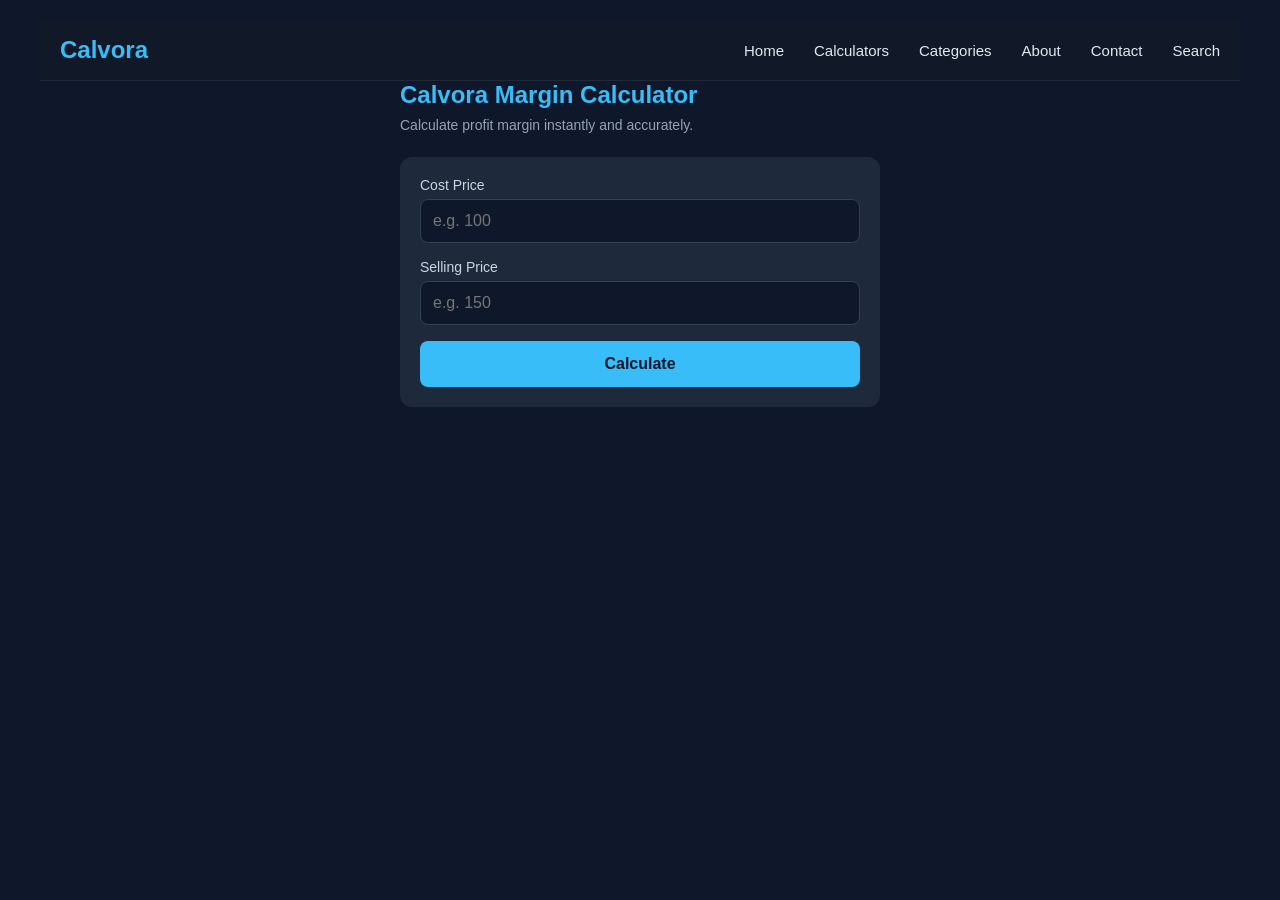
==== index.html @ edf12c50 "Remove inline calculate function and link external script" ====
<!DOCTYPE html>
<html lang="en">
<head>
<meta charset="UTF-8">
<meta name="viewport" content="width=device-width, initial-scale=1.0">
<title>Calvora – Free Online Margin Calculator</title>
<meta name="description" content="Free online margin calculator to calculate profit, margin percentage, and markup instantly. Fast, accurate, and easy to use.">
 <link rel="stylesheet" href="assets/css/style.css">
<style>
  * { margin:0; padding:0; box-sizing:border-box; }
  body {
    font-family: -apple-system, Segoe UI, Roboto, sans-serif;
    background: #0f172a;
    color: #e2e8f0;
    padding: 20px;
  }
  .container {
    max-width: 480px;
    margin: 0 auto;
  }
  h1 {
    font-size: 24px;
    margin-bottom: 8px;
    color: #38bdf8;
  }
  p.sub {
    color: #94a3b8;
    margin-bottom: 24px;
    font-size: 14px;
  }
  .card {
    background: #1e293b;
    border-radius: 12px;
    padding: 20px;
    margin-bottom: 16px;
  }
  label {
    display: block;
    font-size: 14px;
    margin-bottom: 6px;
    color: #cbd5e1;
  }
  input {
    width: 100%;
    padding: 12px;
    border-radius: 8px;
    border: 1px solid #334155;
    background: #0f172a;
    color: #fff;
    font-size: 16px;
    margin-bottom: 16px;
  }
  button {
    width: 100%;
    padding: 14px;
    border: none;
    border-radius: 8px;
    background: #38bdf8;
    color: #0f172a;
    font-size: 16px;
    font-weight: bold;
  }
  .result {
    margin-top: 16px;
    padding: 16px;
    background: #0f172a;
    border-radius: 8px;
    display: none;
  }
  .result.show { display: block; }
  .row {
    display: flex;
    justify-content: space-between;
    padding: 6px 0;
    font-size: 15px;
  }
.row span:last-child {
  font-weight: bold;
   }
</style>
</head>
<body>
<header id="site-header">

  <div class="logo">
    <a href="/">Calvora</a>
  </div>

  <nav class="main-nav">
    <a href="/">Home</a>

    <a href="/calculators/">Calculators</a>

    <a href="/categories/">Categories</a>

    <a href="/pages/about.html">About</a>

    <a href="/pages/contact.html">Contact</a>

    <a href="/search.html">Search</a>
  </nav>

</header>

<main>
<div class="container">
  <h1>Calvora Margin Calculator</h1>
<p class="sub">Calculate profit margin instantly and accurately.</p>

  <div class="card">
    <label>Cost Price</label>
   <input type="number" id="cost" placeholder="e.g. 100">

    <label>Selling Price</label>
    <input type="number" id="price" placeholder="e.g. 150">
    <button onclick="calculate()">Calculate</button>

    <div class="result" id="result">
      <div class="row"><span>Profit</span><span id="profit" class="value">-</span></div>
<div class="row"><span>Margin %</span><span id="margin" class="value">-</span></div>
<div class="row"><span>Markup %</span><span id="markup" class="value">-</span></div>
    </div>
  </div>
</div>

</main>

<script src="assets/js/script.js"></script>
</body>
  </html>
---- assets/css/style.css ----
/* Calvora Global Styles */

* {
  margin: 0;
  padding: 0;
  box-sizing: border-box;
}

body {
  margin: 0;
  font-family: -apple-system, BlinkMacSystemFont, "Segoe UI", Roboto, sans-serif;
  background: #0f172a;
  color: #e2e8f0;
}

#site-header {
  display: flex;
  justify-content: space-between;
  align-items: center;
  max-width: 1200px;
  margin: 0 auto;
  padding: 16px 20px;
  background: #111827;
  border-bottom: 1px solid #1f2937;
}

.logo a {
  color: #38bdf8;
  text-decoration: none;
  font-size: 24px;
  font-weight: 700;
}

.main-nav {
  display: flex;
  align-items: center;
  gap: 30px;
}

.main-nav a {
  color: #e2e8f0;
  text-decoration: none;
  font-size: 15px;
  font-weight: 500;
  transition: color 0.3s ease;
}

.main-nav a:hover {
  color: #0ea5e9;
}
.value.profit {
  color: #22c55e;
}

.value.loss {
  color: #ef4444;
}

.value.neutral {
  color: #94a3b8;
}
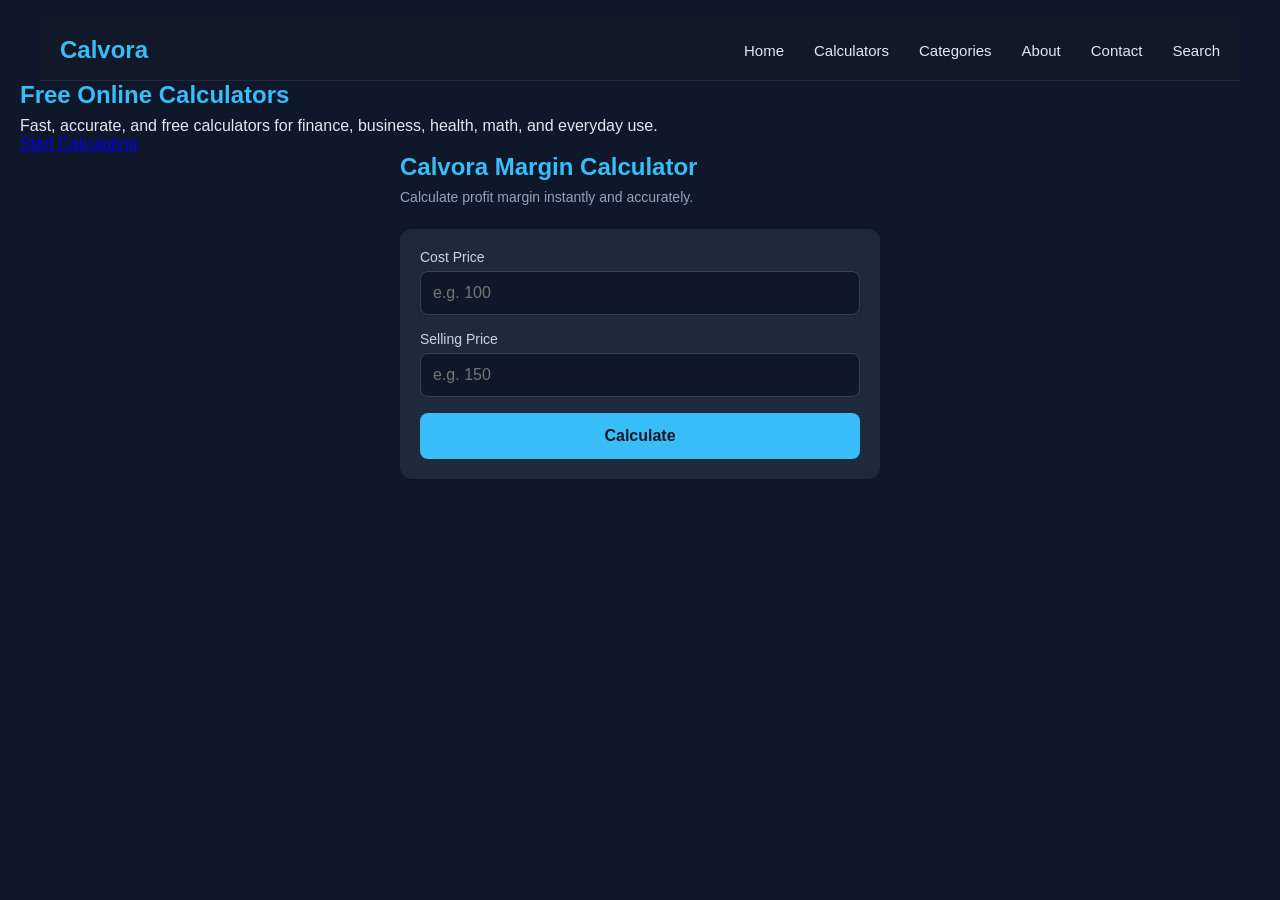
==== commit 0318ce02: "Update index.html" ====
--- a/index.html
+++ b/index.html
@@ -6,78 +6,6 @@
 <title>Calvora – Free Online Margin Calculator</title>
 <meta name="description" content="Free online margin calculator to calculate profit, margin percentage, and markup instantly. Fast, accurate, and easy to use.">
  <link rel="stylesheet" href="assets/css/style.css">
-<style>
-  * { margin:0; padding:0; box-sizing:border-box; }
-  body {
-    font-family: -apple-system, Segoe UI, Roboto, sans-serif;
-    background: #0f172a;
-    color: #e2e8f0;
-    padding: 20px;
-  }
-  .container {
-    max-width: 480px;
-    margin: 0 auto;
-  }
-  h1 {
-    font-size: 24px;
-    margin-bottom: 8px;
-    color: #38bdf8;
-  }
-  p.sub {
-    color: #94a3b8;
-    margin-bottom: 24px;
-    font-size: 14px;
-  }
-  .card {
-    background: #1e293b;
-    border-radius: 12px;
-    padding: 20px;
-    margin-bottom: 16px;
-  }
-  label {
-    display: block;
-    font-size: 14px;
-    margin-bottom: 6px;
-    color: #cbd5e1;
-  }
-  input {
-    width: 100%;
-    padding: 12px;
-    border-radius: 8px;
-    border: 1px solid #334155;
-    background: #0f172a;
-    color: #fff;
-    font-size: 16px;
-    margin-bottom: 16px;
-  }
-  button {
-    width: 100%;
-    padding: 14px;
-    border: none;
-    border-radius: 8px;
-    background: #38bdf8;
-    color: #0f172a;
-    font-size: 16px;
-    font-weight: bold;
-  }
-  .result {
-    margin-top: 16px;
-    padding: 16px;
-    background: #0f172a;
-    border-radius: 8px;
-    display: none;
-  }
-  .result.show { display: block; }
-  .row {
-    display: flex;
-    justify-content: space-between;
-    padding: 6px 0;
-    font-size: 15px;
-  }
-.row span:last-child {
-  font-weight: bold;
-   }
-</style>
 </head>
 <body>
 <header id="site-header">
@@ -101,6 +29,24 @@
   </nav>
 
 </header>
+
+<section class="hero">
+
+  <div class="hero-content">
+
+    <h1>Free Online Calculators</h1>
+
+    <p>
+      Fast, accurate, and free calculators for finance, business, health, math, and everyday use.
+    </p>
+
+    <a href="/calculators/" class="hero-btn">
+      Start Calculating
+    </a>
+
+  </div>
+
+</section>
 
 <main>
 <div class="container">
--- a/assets/css/style.css
+++ b/assets/css/style.css
@@ -8,10 +8,13 @@
 
 body {
   margin: 0;
+  padding: 20px;
   font-family: -apple-system, BlinkMacSystemFont, "Segoe UI", Roboto, sans-serif;
   background: #0f172a;
   color: #e2e8f0;
 }
+
+/* Header */
 
 #site-header {
   display: flex;
@@ -48,6 +51,88 @@
 .main-nav a:hover {
   color: #0ea5e9;
 }
+
+/* Calculator */
+
+.container {
+  max-width: 480px;
+  margin: 0 auto;
+}
+
+h1 {
+  font-size: 24px;
+  margin-bottom: 8px;
+  color: #38bdf8;
+}
+
+p.sub {
+  color: #94a3b8;
+  margin-bottom: 24px;
+  font-size: 14px;
+}
+
+.card {
+  background: #1e293b;
+  border-radius: 12px;
+  padding: 20px;
+  margin-bottom: 16px;
+}
+
+label {
+  display: block;
+  font-size: 14px;
+  margin-bottom: 6px;
+  color: #cbd5e1;
+}
+
+input {
+  width: 100%;
+  padding: 12px;
+  border-radius: 8px;
+  border: 1px solid #334155;
+  background: #0f172a;
+  color: #fff;
+  font-size: 16px;
+  margin-bottom: 16px;
+}
+
+button {
+  width: 100%;
+  padding: 14px;
+  border: none;
+  border-radius: 8px;
+  background: #38bdf8;
+  color: #0f172a;
+  font-size: 16px;
+  font-weight: bold;
+  cursor: pointer;
+}
+
+.result {
+  margin-top: 16px;
+  padding: 16px;
+  background: #0f172a;
+  border-radius: 8px;
+  display: none;
+}
+
+.result.show {
+  display: block;
+}
+
+.row {
+  display: flex;
+  justify-content: space-between;
+  padding: 6px 0;
+  font-size: 15px;
+}
+
+.row span:last-child {
+  font-weight: bold;
+}
+
+/* Profit / Loss Colors */
+
 .value.profit {
   color: #22c55e;
 }
@@ -58,4 +143,4 @@
 
 .value.neutral {
   color: #94a3b8;
-}
+}
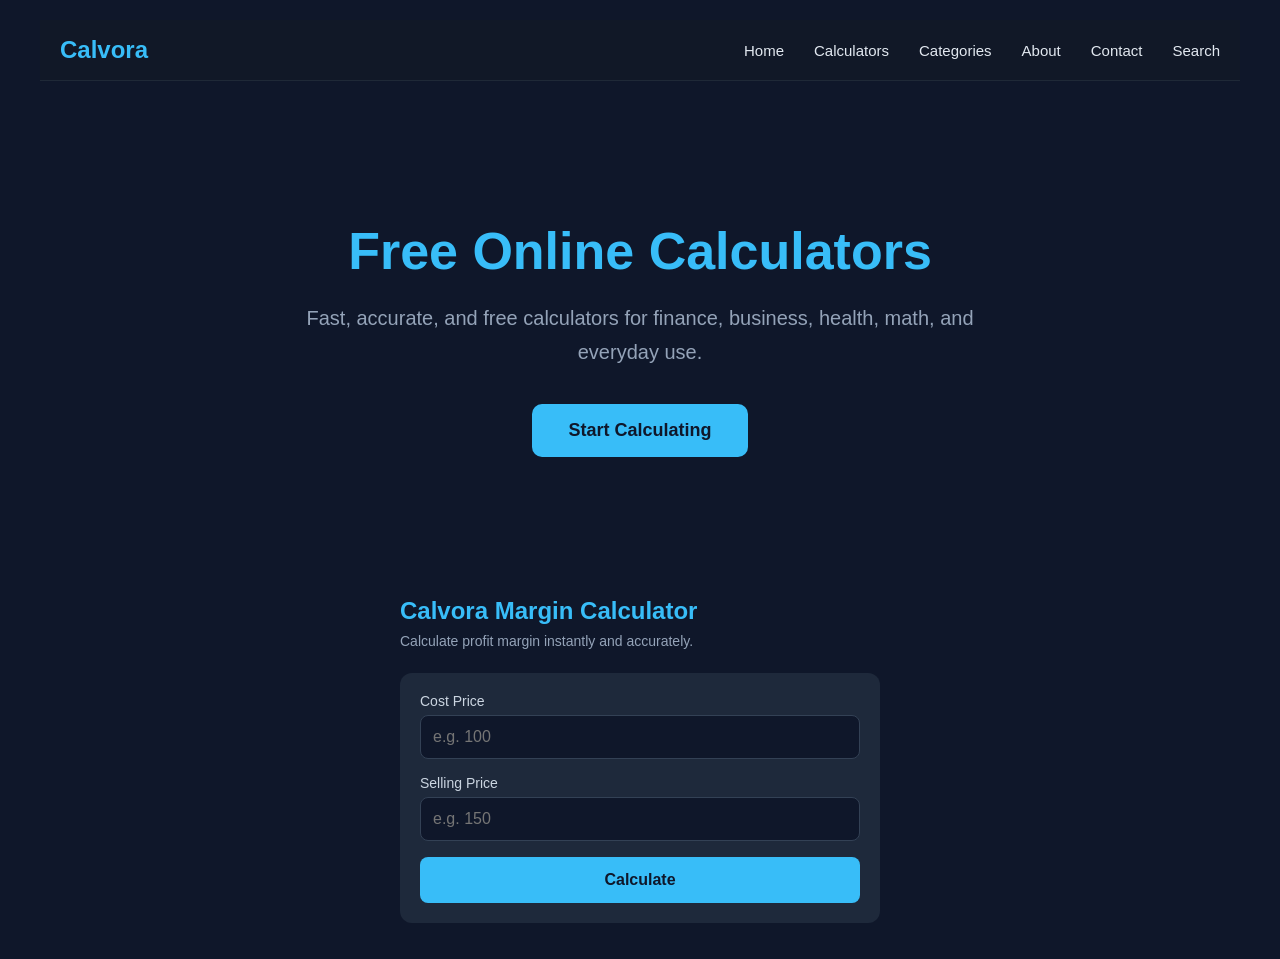
==== commit 5da9f233: "Update index.html" ====
--- a/index.html
+++ b/index.html
@@ -72,5 +72,6 @@
 </main>
 
 <script src="assets/js/script.js"></script>
+<!-- deployment refresh -->
 </body>
   </html>
--- a/assets/css/style.css
+++ b/assets/css/style.css
@@ -143,4 +143,46 @@
 
 .value.neutral {
   color: #94a3b8;
+}
+/* ===========================
+   Hero Section
+=========================== */
+
+.hero {
+  max-width: 1200px;
+  margin: 60px auto;
+  padding: 80px 20px;
+  text-align: center;
+}
+
+.hero-content h1 {
+  font-size: 52px;
+  font-weight: 700;
+  color: #38bdf8;
+  margin-bottom: 20px;
+}
+
+.hero-content p {
+  max-width: 700px;
+  margin: 0 auto 35px;
+  font-size: 20px;
+  line-height: 1.7;
+  color: #94a3b8;
+}
+
+.hero-btn {
+  display: inline-block;
+  padding: 16px 36px;
+  background: #38bdf8;
+  color: #0f172a;
+  text-decoration: none;
+  font-size: 18px;
+  font-weight: 700;
+  border-radius: 10px;
+  transition: all 0.3s ease;
+}
+
+.hero-btn:hover {
+  background: #0ea5e9;
+  transform: translateY(-2px);
 }
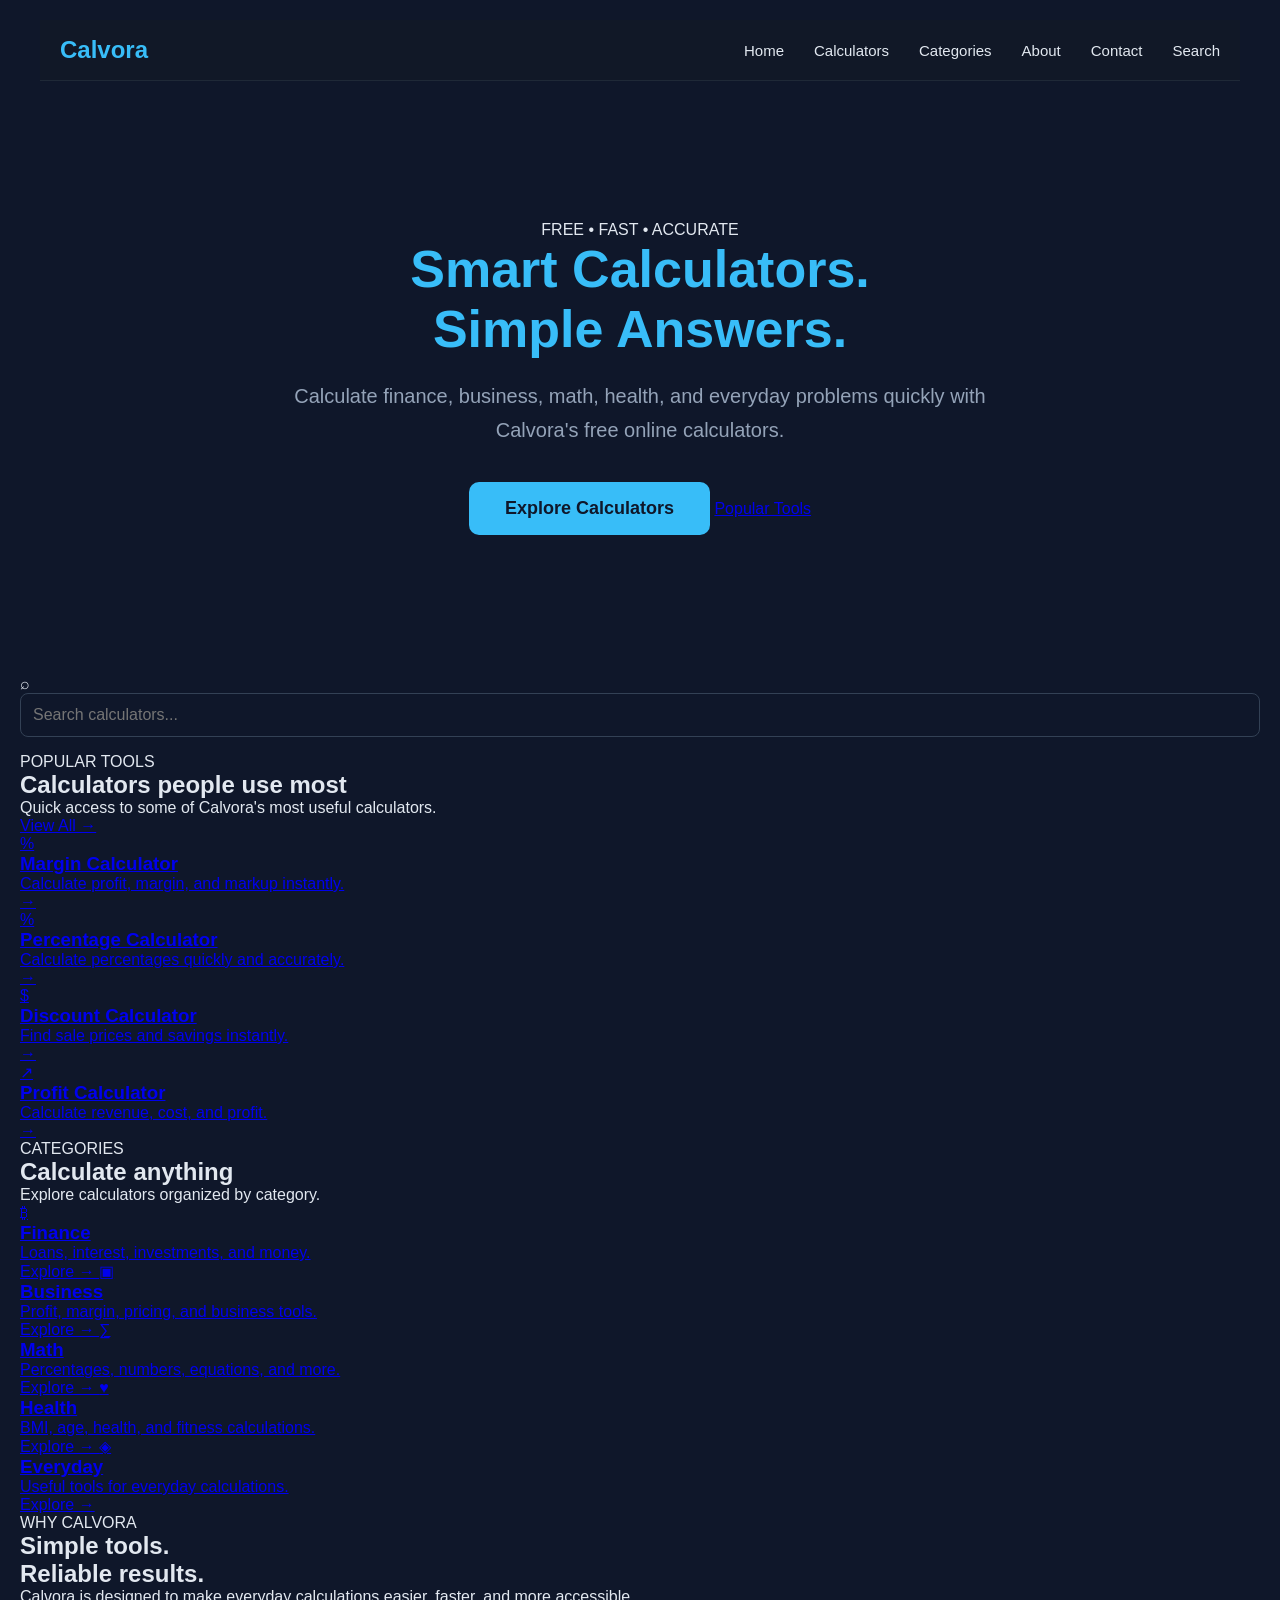
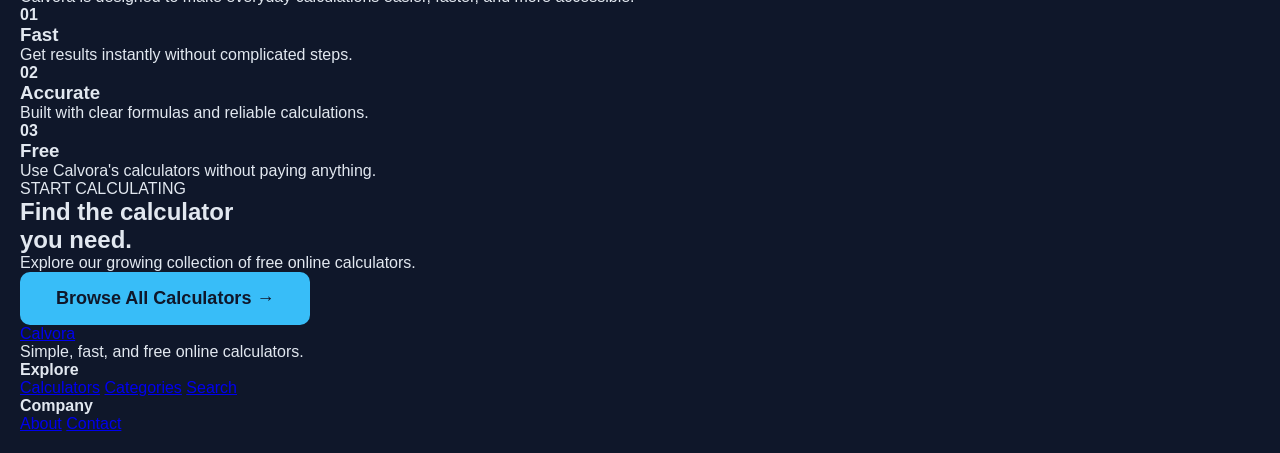
==== commit 3a80d52f: "Update index.html" ====
--- a/index.html
+++ b/index.html
@@ -1,77 +1,471 @@
 <!DOCTYPE html>
 <html lang="en">
 <head>
-<meta charset="UTF-8">
-<meta name="viewport" content="width=device-width, initial-scale=1.0">
-<title>Calvora – Free Online Margin Calculator</title>
-<meta name="description" content="Free online margin calculator to calculate profit, margin percentage, and markup instantly. Fast, accurate, and easy to use.">
- <link rel="stylesheet" href="assets/css/style.css">
+  <meta charset="UTF-8">
+  <meta name="viewport" content="width=device-width, initial-scale=1.0">
+
+  <title>Calvora – Free Online Calculators</title>
+
+  <meta name="description" content="Calvora provides fast, accurate, and free online calculators for finance, business, math, health, and everyday calculations.">
+
+  <link rel="stylesheet" href="assets/css/style.css">
 </head>
+
 <body>
+
 <header id="site-header">
 
   <div class="logo">
-    <a href="/">Calvora</a>
+    <a href="./">Calvora</a>
   </div>
 
   <nav class="main-nav">
-    <a href="/">Home</a>
-
-    <a href="/calculators/">Calculators</a>
-
-    <a href="/categories/">Categories</a>
-
-    <a href="/pages/about.html">About</a>
-
-    <a href="/pages/contact.html">Contact</a>
-
-    <a href="/search.html">Search</a>
+
+    <a href="./">Home</a>
+
+    <a href="./calculators/">Calculators</a>
+
+    <a href="./categories/">Categories</a>
+
+    <a href="./pages/about.html">About</a>
+
+    <a href="./pages/contact.html">Contact</a>
+
+    <a href="./search.html">Search</a>
+
   </nav>
 
 </header>
 
+
+<!-- =========================
+     PREMIUM HERO SECTION
+========================= -->
+
 <section class="hero">
 
   <div class="hero-content">
 
-    <h1>Free Online Calculators</h1>
+    <span class="hero-badge">
+      FREE • FAST • ACCURATE
+    </span>
+
+    <h1>
+      Smart Calculators.<br>
+      <span>Simple Answers.</span>
+    </h1>
 
     <p>
-      Fast, accurate, and free calculators for finance, business, health, math, and everyday use.
+      Calculate finance, business, math, health, and everyday problems
+      quickly with Calvora's free online calculators.
     </p>
 
-    <a href="/calculators/" class="hero-btn">
-      Start Calculating
-    </a>
-
-  </div>
-
-</section>
-
-<main>
-<div class="container">
-  <h1>Calvora Margin Calculator</h1>
-<p class="sub">Calculate profit margin instantly and accurately.</p>
-
-  <div class="card">
-    <label>Cost Price</label>
-   <input type="number" id="cost" placeholder="e.g. 100">
-
-    <label>Selling Price</label>
-    <input type="number" id="price" placeholder="e.g. 150">
-    <button onclick="calculate()">Calculate</button>
-
-    <div class="result" id="result">
-      <div class="row"><span>Profit</span><span id="profit" class="value">-</span></div>
-<div class="row"><span>Margin %</span><span id="margin" class="value">-</span></div>
-<div class="row"><span>Markup %</span><span id="markup" class="value">-</span></div>
-    </div>
-  </div>
-</div>
-
-</main>
+    <div class="hero-actions">
+
+      <a href="./calculators/" class="hero-btn">
+        Explore Calculators
+      </a>
+
+      <a href="#popular" class="hero-secondary-btn">
+        Popular Tools
+      </a>
+
+    </div>
+
+  </div>
+
+</section>
+
+
+<!-- =========================
+     CALCULATOR SEARCH
+========================= -->
+
+<section class="calculator-search">
+
+  <div class="search-box">
+
+    <span class="search-icon">⌕</span>
+
+    <input
+      type="search"
+      id="calculatorSearch"
+      placeholder="Search calculators..."
+      aria-label="Search calculators"
+    >
+
+  </div>
+
+</section>
+
+
+<!-- =========================
+     POPULAR CALCULATORS
+========================= -->
+
+<section class="section" id="popular">
+
+  <div class="section-heading">
+
+    <div>
+      <span class="section-label">POPULAR TOOLS</span>
+
+      <h2>Calculators people use most</h2>
+
+      <p>
+        Quick access to some of Calvora's most useful calculators.
+      </p>
+    </div>
+
+    <a href="./calculators/" class="view-all">
+      View All →
+    </a>
+
+  </div>
+
+
+  <div class="calculator-grid">
+
+
+    <a href="./calculators/margin/" class="calculator-card">
+
+      <div class="calculator-icon">%</div>
+
+      <div class="calculator-card-content">
+
+        <h3>Margin Calculator</h3>
+
+        <p>
+          Calculate profit, margin, and markup instantly.
+        </p>
+
+      </div>
+
+      <span class="card-arrow">→</span>
+
+    </a>
+
+
+    <a href="./calculators/percentage/" class="calculator-card">
+
+      <div class="calculator-icon">%</div>
+
+      <div class="calculator-card-content">
+
+        <h3>Percentage Calculator</h3>
+
+        <p>
+          Calculate percentages quickly and accurately.
+        </p>
+
+      </div>
+
+      <span class="card-arrow">→</span>
+
+    </a>
+
+
+    <a href="./calculators/discount/" class="calculator-card">
+
+      <div class="calculator-icon">$</div>
+
+      <div class="calculator-card-content">
+
+        <h3>Discount Calculator</h3>
+
+        <p>
+          Find sale prices and savings instantly.
+        </p>
+
+      </div>
+
+      <span class="card-arrow">→</span>
+
+    </a>
+
+
+    <a href="./calculators/profit/" class="calculator-card">
+
+      <div class="calculator-icon">↗</div>
+
+      <div class="calculator-card-content">
+
+        <h3>Profit Calculator</h3>
+
+        <p>
+          Calculate revenue, cost, and profit.
+        </p>
+
+      </div>
+
+      <span class="card-arrow">→</span>
+
+    </a>
+
+  </div>
+
+</section>
+
+
+<!-- =========================
+     CATEGORIES
+========================= -->
+
+<section class="section categories-section">
+
+  <div class="section-heading">
+
+    <div>
+
+      <span class="section-label">CATEGORIES</span>
+
+      <h2>Calculate anything</h2>
+
+      <p>
+        Explore calculators organized by category.
+      </p>
+
+    </div>
+
+  </div>
+
+
+  <div class="category-grid">
+
+
+    <a href="./categories/finance/" class="category-card">
+
+      <span class="category-icon">₿</span>
+
+      <h3>Finance</h3>
+
+      <p>
+        Loans, interest, investments, and money.
+      </p>
+
+      <span class="category-link">
+        Explore →
+      </span>
+
+    </a>
+
+
+    <a href="./categories/business/" class="category-card">
+
+      <span class="category-icon">▣</span>
+
+      <h3>Business</h3>
+
+      <p>
+        Profit, margin, pricing, and business tools.
+      </p>
+
+      <span class="category-link">
+        Explore →
+      </span>
+
+    </a>
+
+
+    <a href="./categories/math/" class="category-card">
+
+      <span class="category-icon">∑</span>
+
+      <h3>Math</h3>
+
+      <p>
+        Percentages, numbers, equations, and more.
+      </p>
+
+      <span class="category-link">
+        Explore →
+      </span>
+
+    </a>
+
+
+    <a href="./categories/health/" class="category-card">
+
+      <span class="category-icon">♥</span>
+
+      <h3>Health</h3>
+
+      <p>
+        BMI, age, health, and fitness calculations.
+      </p>
+
+      <span class="category-link">
+        Explore →
+      </span>
+
+    </a>
+
+
+    <a href="./categories/everyday/" class="category-card">
+
+      <span class="category-icon">◈</span>
+
+      <h3>Everyday</h3>
+
+      <p>
+        Useful tools for everyday calculations.
+      </p>
+
+      <span class="category-link">
+        Explore →
+      </span>
+
+    </a>
+
+
+  </div>
+
+</section>
+
+
+<!-- =========================
+     WHY CALVORA
+========================= -->
+
+<section class="why-calvora">
+
+  <div class="why-content">
+
+    <span class="section-label">WHY CALVORA</span>
+
+    <h2>
+      Simple tools.<br>
+      Reliable results.
+    </h2>
+
+    <p>
+      Calvora is designed to make everyday calculations easier,
+      faster, and more accessible.
+    </p>
+
+  </div>
+
+
+  <div class="features-grid">
+
+    <div class="feature">
+
+      <strong>01</strong>
+
+      <h3>Fast</h3>
+
+      <p>
+        Get results instantly without complicated steps.
+      </p>
+
+    </div>
+
+
+    <div class="feature">
+
+      <strong>02</strong>
+
+      <h3>Accurate</h3>
+
+      <p>
+        Built with clear formulas and reliable calculations.
+      </p>
+
+    </div>
+
+
+    <div class="feature">
+
+      <strong>03</strong>
+
+      <h3>Free</h3>
+
+      <p>
+        Use Calvora's calculators without paying anything.
+      </p>
+
+    </div>
+
+  </div>
+
+</section>
+
+
+<!-- =========================
+     CTA
+========================= -->
+
+<section class="final-cta">
+
+  <div>
+
+    <span class="section-label">START CALCULATING</span>
+
+    <h2>
+      Find the calculator<br>
+      you need.
+    </h2>
+
+    <p>
+      Explore our growing collection of free online calculators.
+    </p>
+
+    <a href="./calculators/" class="hero-btn">
+      Browse All Calculators →
+    </a>
+
+  </div>
+
+</section>
+
+
+<!-- =========================
+     FOOTER
+========================= -->
+
+<footer id="site-footer">
+
+  <div class="footer-brand">
+
+    <a href="./" class="footer-logo">
+      Calvora
+    </a>
+
+    <p>
+      Simple, fast, and free online calculators.
+    </p>
+
+  </div>
+
+
+  <div class="footer-links">
+
+    <div>
+
+      <h4>Explore</h4>
+
+      <a href="./calculators/">Calculators</a>
+      <a href="./categories/">Categories</a>
+      <a href="./search.html">Search</a>
+
+    </div>
+
+
+    <div>
+
+      <h4>Company</h4>
+
+      <a href="./pages/about.html">About</a>
+      <a href="./pages/contact.html">Contact</a>
+
+    </div>
+
+  </div>
+
+</footer>
+
 
 <script src="assets/js/script.js"></script>
-<!-- deployment refresh -->
+
 </body>
-  </html>
+</html>
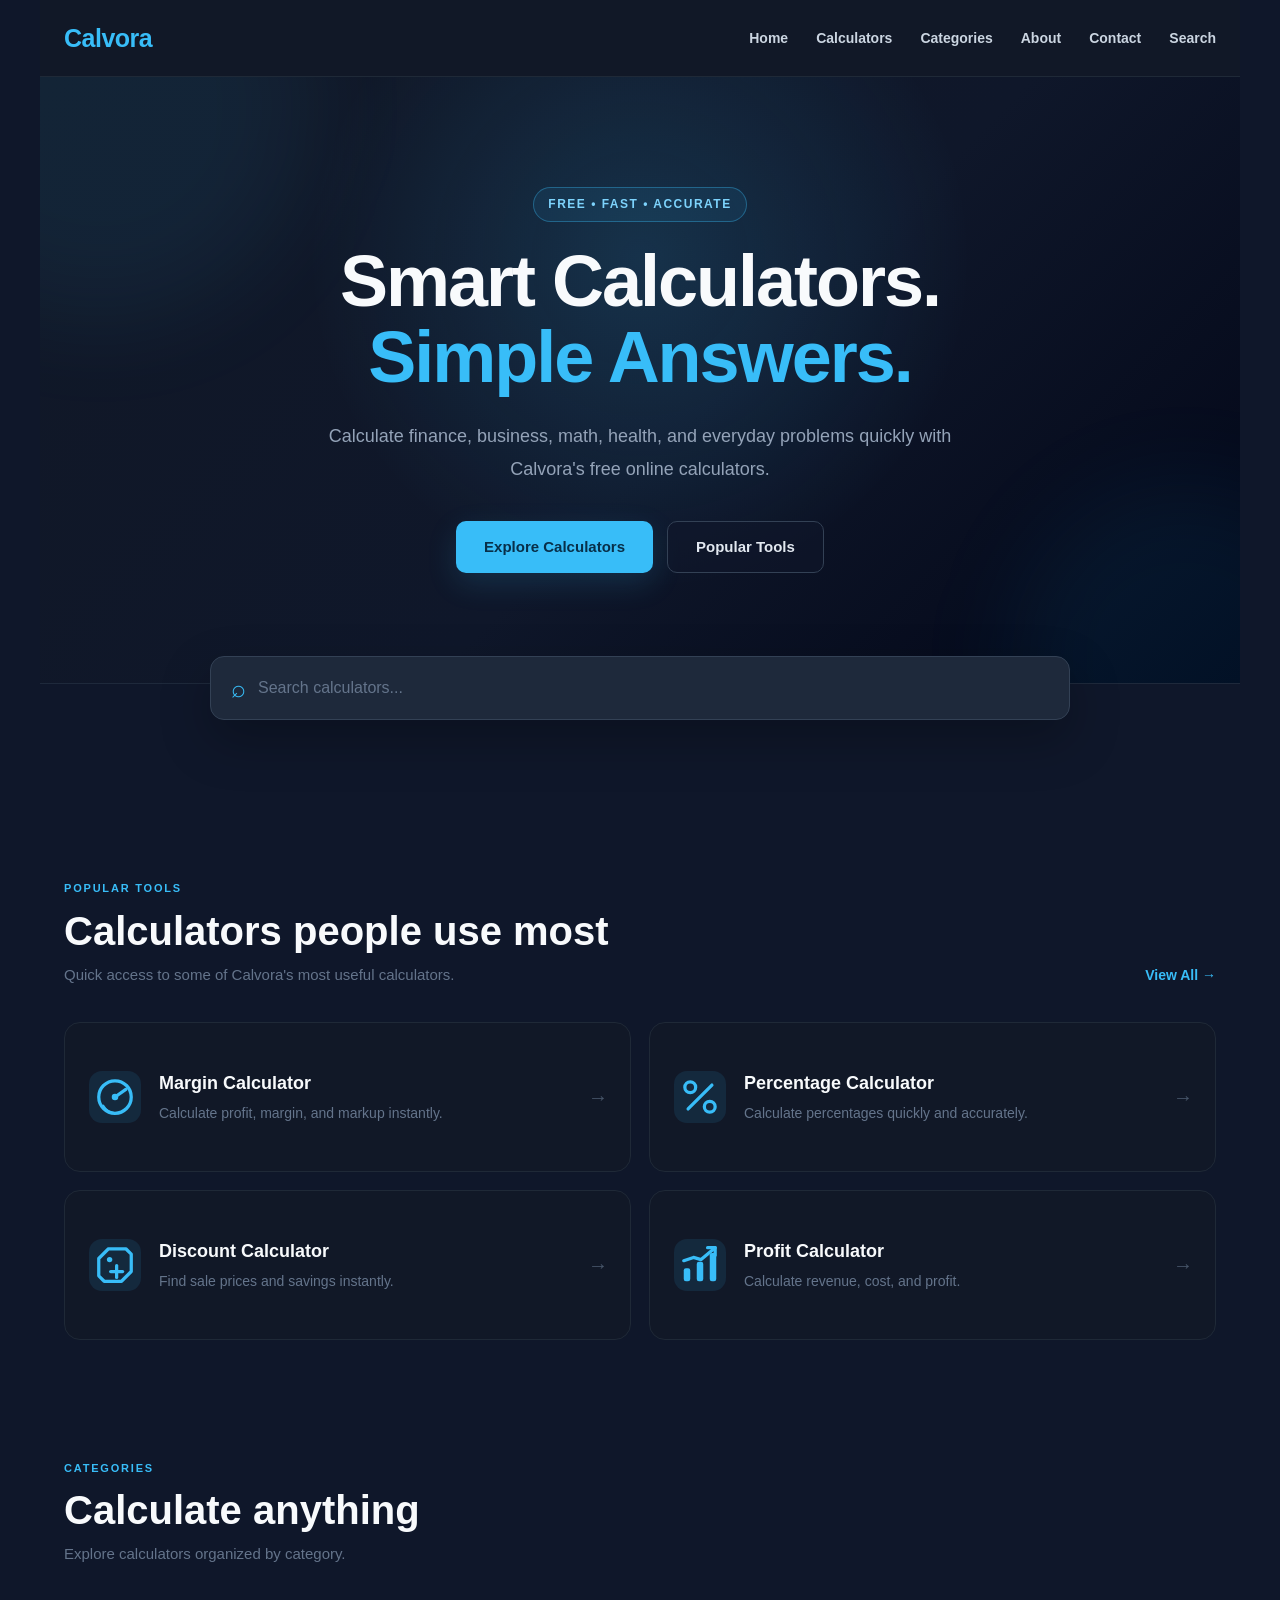
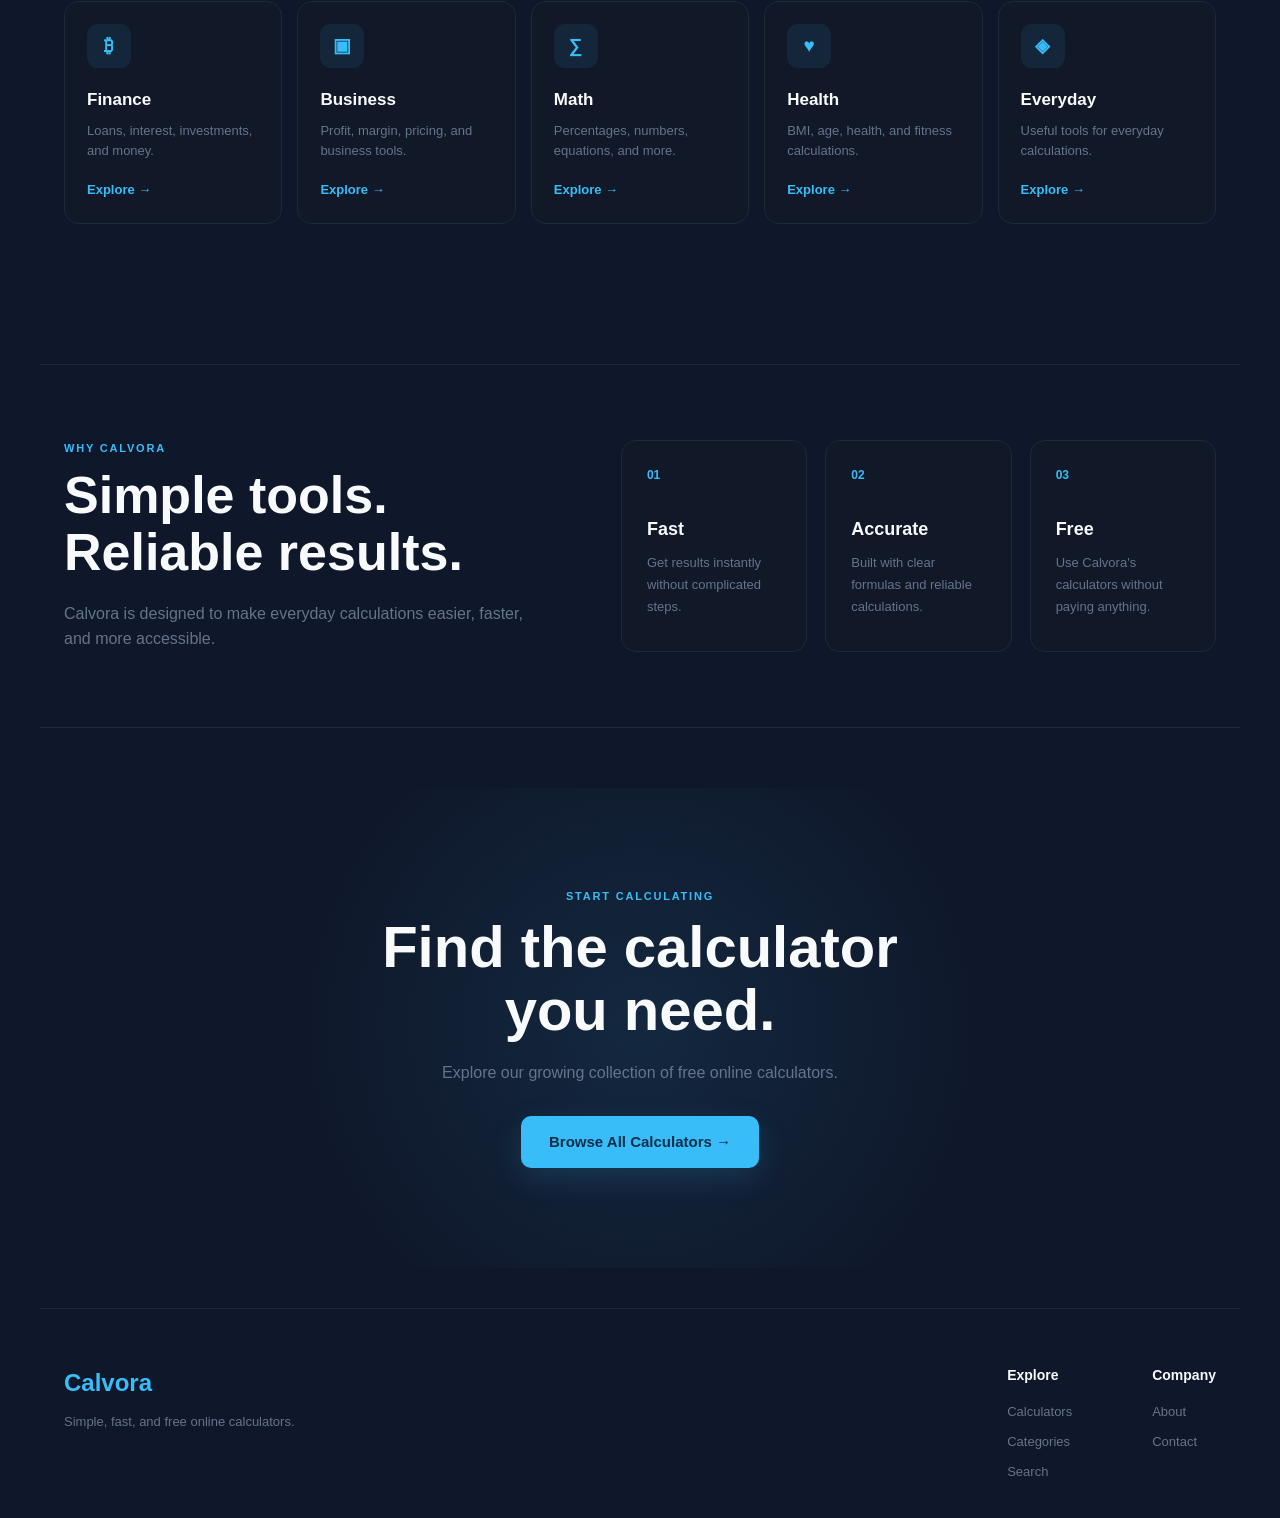
==== commit d6f83595: "Update index.html" ====
--- a/index.html
+++ b/index.html
@@ -127,82 +127,238 @@
   <div class="calculator-grid">
 
 
-    <a href="./calculators/margin/" class="calculator-card">
-
-      <div class="calculator-icon">%</div>
-
-      <div class="calculator-card-content">
-
-        <h3>Margin Calculator</h3>
-
-        <p>
-          Calculate profit, margin, and markup instantly.
-        </p>
-
-      </div>
-
-      <span class="card-arrow">→</span>
-
-    </a>
-
-
-    <a href="./calculators/percentage/" class="calculator-card">
-
-      <div class="calculator-icon">%</div>
-
-      <div class="calculator-card-content">
-
-        <h3>Percentage Calculator</h3>
-
-        <p>
-          Calculate percentages quickly and accurately.
-        </p>
-
-      </div>
-
-      <span class="card-arrow">→</span>
-
-    </a>
-
-
-    <a href="./calculators/discount/" class="calculator-card">
-
-      <div class="calculator-icon">$</div>
-
-      <div class="calculator-card-content">
-
-        <h3>Discount Calculator</h3>
-
-        <p>
-          Find sale prices and savings instantly.
-        </p>
-
-      </div>
-
-      <span class="card-arrow">→</span>
-
-    </a>
-
-
-    <a href="./calculators/profit/" class="calculator-card">
-
-      <div class="calculator-icon">↗</div>
-
-      <div class="calculator-card-content">
-
-        <h3>Profit Calculator</h3>
-
-        <p>
-          Calculate revenue, cost, and profit.
-        </p>
-
-      </div>
-
-      <span class="card-arrow">→</span>
-
-    </a>
-
-  </div>
+  <!-- MARGIN CALCULATOR -->
+
+  <a href="./calculators/margin/" class="calculator-card">
+
+    <div class="calculator-icon margin-icon" aria-hidden="true">
+
+      <svg viewBox="0 0 48 48" fill="none">
+
+        <circle
+          cx="24"
+          cy="24"
+          r="15"
+          stroke="currentColor"
+          stroke-width="3"
+        />
+
+        <path
+          d="M24 24L34 17"
+          stroke="currentColor"
+          stroke-width="3"
+          stroke-linecap="round"
+        />
+
+        <circle
+          cx="24"
+          cy="24"
+          r="3"
+          fill="currentColor"
+        />
+
+        <path
+          d="M13 32C16 37 20 39 24 39"
+          stroke="currentColor"
+          stroke-width="2"
+          stroke-linecap="round"
+        />
+
+      </svg>
+
+    </div>
+
+    <div class="calculator-card-content">
+
+      <h3>Margin Calculator</h3>
+
+      <p>
+        Calculate profit, margin, and markup instantly.
+      </p>
+
+    </div>
+
+    <span class="card-arrow">→</span>
+
+  </a>
+
+
+  <!-- PERCENTAGE CALCULATOR -->
+
+  <a href="./calculators/percentage/" class="calculator-card">
+
+    <div class="calculator-icon percentage-icon" aria-hidden="true">
+
+      <svg viewBox="0 0 48 48" fill="none">
+
+        <circle
+          cx="15"
+          cy="15"
+          r="5"
+          stroke="currentColor"
+          stroke-width="3"
+        />
+
+        <circle
+          cx="33"
+          cy="33"
+          r="5"
+          stroke="currentColor"
+          stroke-width="3"
+        />
+
+        <path
+          d="M35 13L13 35"
+          stroke="currentColor"
+          stroke-width="3"
+          stroke-linecap="round"
+        />
+
+      </svg>
+
+    </div>
+
+    <div class="calculator-card-content">
+
+      <h3>Percentage Calculator</h3>
+
+      <p>
+        Calculate percentages quickly and accurately.
+      </p>
+
+    </div>
+
+    <span class="card-arrow">→</span>
+
+  </a>
+
+
+  <!-- DISCOUNT CALCULATOR -->
+
+  <a href="./calculators/discount/" class="calculator-card">
+
+    <div class="calculator-icon discount-icon" aria-hidden="true">
+
+      <svg viewBox="0 0 48 48" fill="none">
+
+        <path
+          d="M9 18L18 9H34L39 14V30L30 39H14L9 34V18Z"
+          stroke="currentColor"
+          stroke-width="3"
+          stroke-linejoin="round"
+        />
+
+        <circle
+          cx="19"
+          cy="19"
+          r="2.5"
+          fill="currentColor"
+        />
+
+        <path
+          d="M20 30H31"
+          stroke="currentColor"
+          stroke-width="3"
+          stroke-linecap="round"
+        />
+
+        <path
+          d="M25.5 24.5V35.5"
+          stroke="currentColor"
+          stroke-width="3"
+          stroke-linecap="round"
+        />
+
+      </svg>
+
+    </div>
+
+    <div class="calculator-card-content">
+
+      <h3>Discount Calculator</h3>
+
+      <p>
+        Find sale prices and savings instantly.
+      </p>
+
+    </div>
+
+    <span class="card-arrow">→</span>
+
+  </a>
+
+
+  <!-- PROFIT CALCULATOR -->
+
+  <a href="./calculators/profit/" class="calculator-card">
+
+    <div class="calculator-icon profit-icon" aria-hidden="true">
+
+      <svg viewBox="0 0 48 48" fill="none">
+
+        <rect
+          x="9"
+          y="27"
+          width="6"
+          height="12"
+          rx="2"
+          fill="currentColor"
+        />
+
+        <rect
+          x="21"
+          y="21"
+          width="6"
+          height="18"
+          rx="2"
+          fill="currentColor"
+        />
+
+        <rect
+          x="33"
+          y="13"
+          width="6"
+          height="26"
+          rx="2"
+          fill="currentColor"
+        />
+
+        <path
+          d="M9 20L18 17L25 19L38 8"
+          stroke="currentColor"
+          stroke-width="3"
+          stroke-linecap="round"
+          stroke-linejoin="round"
+        />
+
+        <path
+          d="M31 8H38V15"
+          stroke="currentColor"
+          stroke-width="3"
+          stroke-linecap="round"
+          stroke-linejoin="round"
+        />
+
+      </svg>
+
+    </div>
+
+    <div class="calculator-card-content">
+
+      <h3>Profit Calculator</h3>
+
+      <p>
+        Calculate revenue, cost, and profit.
+      </p>
+
+    </div>
+
+    <span class="card-arrow">→</span>
+
+  </a>
+
+
+</div>
 
 </section>
 
--- a/assets/css/style.css
+++ b/assets/css/style.css
@@ -1,4 +1,6 @@
-/* Calvora Global Styles */
+/* =========================================================
+   CALVORA — PREMIUM GLOBAL STYLES
+========================================================= */
 
 * {
   margin: 0;
@@ -6,183 +8,968 @@
   box-sizing: border-box;
 }
 
+html {
+  scroll-behavior: smooth;
+}
+
 body {
   margin: 0;
-  padding: 20px;
-  font-family: -apple-system, BlinkMacSystemFont, "Segoe UI", Roboto, sans-serif;
+  font-family:
+    -apple-system,
+    BlinkMacSystemFont,
+    "Segoe UI",
+    Roboto,
+    Helvetica,
+    Arial,
+    sans-serif;
   background: #0f172a;
   color: #e2e8f0;
-}
-
-/* Header */
+  line-height: 1.6;
+}
+
+a {
+  text-decoration: none;
+  color: inherit;
+}
+
+
+/* =========================================================
+   HEADER
+========================================================= */
 
 #site-header {
-  display: flex;
-  justify-content: space-between;
-  align-items: center;
+  width: 100%;
   max-width: 1200px;
   margin: 0 auto;
-  padding: 16px 20px;
+  padding: 18px 24px;
+
+  display: flex;
+  align-items: center;
+  justify-content: space-between;
+
   background: #111827;
   border-bottom: 1px solid #1f2937;
 }
 
 .logo a {
   color: #38bdf8;
-  text-decoration: none;
-  font-size: 24px;
+  font-size: 25px;
+  font-weight: 800;
+  letter-spacing: -0.5px;
+}
+
+.main-nav {
+  display: flex;
+  align-items: center;
+  gap: 28px;
+}
+
+.main-nav a {
+  color: #cbd5e1;
+  font-size: 14px;
+  font-weight: 600;
+  transition: color 0.25s ease;
+}
+
+.main-nav a:hover {
+  color: #38bdf8;
+}
+
+
+/* =========================================================
+   HERO
+========================================================= */
+
+.hero {
+  position: relative;
+  overflow: hidden;
+
+  max-width: 1200px;
+  min-height: 560px;
+
+  margin: 0 auto;
+  padding: 110px 30px;
+
+  display: flex;
+  align-items: center;
+  justify-content: center;
+
+  text-align: center;
+
+  background:
+    radial-gradient(
+      circle at 50% 30%,
+      rgba(56, 189, 248, 0.16),
+      transparent 45%
+    ),
+    linear-gradient(
+      135deg,
+      #111827 0%,
+      #0f172a 55%,
+      #020617 100%
+    );
+
+  border-bottom: 1px solid #1e293b;
+}
+
+.hero::before {
+  content: "";
+  position: absolute;
+
+  width: 420px;
+  height: 420px;
+
+  top: -180px;
+  left: -150px;
+
+  border-radius: 50%;
+
+  background: rgba(56, 189, 248, 0.07);
+
+  filter: blur(50px);
+
+  pointer-events: none;
+}
+
+.hero::after {
+  content: "";
+  position: absolute;
+
+  width: 350px;
+  height: 350px;
+
+  right: -120px;
+  bottom: -150px;
+
+  border-radius: 50%;
+
+  background: rgba(14, 165, 233, 0.07);
+
+  filter: blur(45px);
+
+  pointer-events: none;
+}
+
+.hero-content {
+  position: relative;
+  z-index: 2;
+
+  max-width: 850px;
+}
+
+.hero-badge {
+  display: inline-block;
+
+  margin-bottom: 22px;
+  padding: 7px 14px;
+
+  border: 1px solid rgba(56, 189, 248, 0.35);
+  border-radius: 999px;
+
+  background: rgba(56, 189, 248, 0.08);
+
+  color: #7dd3fc;
+
+  font-size: 12px;
   font-weight: 700;
-}
-
-.main-nav {
-  display: flex;
-  align-items: center;
-  gap: 30px;
-}
-
-.main-nav a {
-  color: #e2e8f0;
-  text-decoration: none;
-  font-size: 15px;
-  font-weight: 500;
-  transition: color 0.3s ease;
-}
-
-.main-nav a:hover {
-  color: #0ea5e9;
-}
-
-/* Calculator */
-
-.container {
-  max-width: 480px;
-  margin: 0 auto;
-}
-
-h1 {
-  font-size: 24px;
-  margin-bottom: 8px;
-  color: #38bdf8;
-}
-
-p.sub {
-  color: #94a3b8;
-  margin-bottom: 24px;
-  font-size: 14px;
-}
-
-.card {
-  background: #1e293b;
-  border-radius: 12px;
-  padding: 20px;
-  margin-bottom: 16px;
-}
-
-label {
-  display: block;
-  font-size: 14px;
-  margin-bottom: 6px;
-  color: #cbd5e1;
-}
-
-input {
-  width: 100%;
-  padding: 12px;
-  border-radius: 8px;
-  border: 1px solid #334155;
-  background: #0f172a;
-  color: #fff;
-  font-size: 16px;
-  margin-bottom: 16px;
-}
-
-button {
-  width: 100%;
-  padding: 14px;
-  border: none;
-  border-radius: 8px;
-  background: #38bdf8;
-  color: #0f172a;
-  font-size: 16px;
-  font-weight: bold;
-  cursor: pointer;
-}
-
-.result {
-  margin-top: 16px;
-  padding: 16px;
-  background: #0f172a;
-  border-radius: 8px;
-  display: none;
-}
-
-.result.show {
-  display: block;
-}
-
-.row {
-  display: flex;
-  justify-content: space-between;
-  padding: 6px 0;
-  font-size: 15px;
-}
-
-.row span:last-child {
-  font-weight: bold;
-}
-
-/* Profit / Loss Colors */
-
-.value.profit {
-  color: #22c55e;
-}
-
-.value.loss {
-  color: #ef4444;
-}
-
-.value.neutral {
-  color: #94a3b8;
-}
-/* ===========================
-   Hero Section
-=========================== */
-
-.hero {
-  max-width: 1200px;
-  margin: 60px auto;
-  padding: 80px 20px;
-  text-align: center;
+  letter-spacing: 1.5px;
 }
 
 .hero-content h1 {
-  font-size: 52px;
-  font-weight: 700;
-  color: #38bdf8;
-  margin-bottom: 20px;
+  margin-bottom: 25px;
+
+  color: #f8fafc;
+
+  font-size: clamp(42px, 7vw, 72px);
+  line-height: 1.05;
+  font-weight: 800;
+
+  letter-spacing: -2px;
+}
+
+.hero-content h1 span {
+  color: #38bdf8;
 }
 
 .hero-content p {
   max-width: 700px;
-  margin: 0 auto 35px;
+
+  margin: 0 auto 36px;
+
+  color: #94a3b8;
+
+  font-size: 18px;
+  line-height: 1.8;
+}
+
+.hero-actions {
+  display: flex;
+  align-items: center;
+  justify-content: center;
+
+  gap: 14px;
+  flex-wrap: wrap;
+}
+
+.hero-btn,
+.hero-secondary-btn {
+  display: inline-flex;
+  align-items: center;
+  justify-content: center;
+
+  min-height: 52px;
+
+  padding: 0 28px;
+
+  border-radius: 10px;
+
+  font-size: 15px;
+  font-weight: 700;
+
+  transition:
+    transform 0.25s ease,
+    background 0.25s ease,
+    border-color 0.25s ease;
+}
+
+.hero-btn {
+  background: #38bdf8;
+  color: #082f49;
+
+  box-shadow:
+    0 10px 30px rgba(56, 189, 248, 0.15);
+}
+
+.hero-btn:hover {
+  background: #7dd3fc;
+  transform: translateY(-3px);
+}
+
+.hero-secondary-btn {
+  border: 1px solid #334155;
+  background: rgba(15, 23, 42, 0.6);
+  color: #e2e8f0;
+}
+
+.hero-secondary-btn:hover {
+  border-color: #38bdf8;
+  color: #38bdf8;
+  transform: translateY(-3px);
+}
+
+
+/* =========================================================
+   CALCULATOR SEARCH
+========================================================= */
+
+.calculator-search {
+  max-width: 900px;
+  margin: -28px auto 80px;
+
+  padding: 0 20px;
+
+  position: relative;
+  z-index: 5;
+}
+
+.search-box {
+  display: flex;
+  align-items: center;
+
+  min-height: 64px;
+
+  padding: 0 20px;
+
+  background: #1e293b;
+
+  border: 1px solid #334155;
+  border-radius: 14px;
+
+  box-shadow:
+    0 20px 50px rgba(0, 0, 0, 0.25);
+}
+
+.search-icon {
+  margin-right: 12px;
+
+  color: #38bdf8;
+
+  font-size: 25px;
+}
+
+.search-box input {
+  width: 100%;
+
+  border: none;
+  outline: none;
+
+  background: transparent;
+
+  color: #f8fafc;
+
+  font-size: 16px;
+}
+
+.search-box input::placeholder {
+  color: #64748b;
+}
+
+
+/* =========================================================
+   GENERAL SECTIONS
+========================================================= */
+
+.section {
+  max-width: 1200px;
+
+  margin: 0 auto;
+
+  padding: 80px 24px;
+}
+
+.section-heading {
+  display: flex;
+  align-items: flex-end;
+  justify-content: space-between;
+
+  gap: 30px;
+
+  margin-bottom: 35px;
+}
+
+.section-label {
+  display: block;
+
+  margin-bottom: 9px;
+
+  color: #38bdf8;
+
+  font-size: 11px;
+  font-weight: 800;
+
+  letter-spacing: 1.8px;
+}
+
+.section-heading h2 {
+  margin-bottom: 8px;
+
+  color: #f8fafc;
+
+  font-size: clamp(28px, 4vw, 40px);
+  line-height: 1.2;
+}
+
+.section-heading p {
+  color: #64748b;
+  font-size: 15px;
+}
+
+.view-all {
+  flex-shrink: 0;
+
+  color: #38bdf8;
+
+  font-size: 14px;
+  font-weight: 700;
+}
+
+.view-all:hover {
+  color: #7dd3fc;
+}
+
+
+/* =========================================================
+   CALCULATOR CARDS
+========================================================= */
+
+.calculator-grid {
+  display: grid;
+
+  grid-template-columns: repeat(2, minmax(0, 1fr));
+
+  gap: 18px;
+}
+
+.calculator-card {
+  position: relative;
+
+  display: flex;
+  align-items: center;
+
+  min-height: 150px;
+
+  padding: 24px;
+
+  background: #111827;
+
+  border: 1px solid #1f2937;
+  border-radius: 16px;
+
+  transition:
+    transform 0.25s ease,
+    border-color 0.25s ease,
+    background 0.25s ease;
+}
+
+.calculator-card:hover {
+  transform: translateY(-5px);
+
+  border-color: rgba(56, 189, 248, 0.5);
+
+  background: #172033;
+}
+
+.calculator-icon {
+  width: 52px;
+  height: 52px;
+
+  flex-shrink: 0;
+
+  display: flex;
+  align-items: center;
+  justify-content: center;
+
+  margin-right: 18px;
+
+  border-radius: 13px;
+
+  background: rgba(56, 189, 248, 0.1);
+
+  color: #38bdf8;
+
+  font-size: 21px;
+  font-weight: 800;
+}
+
+.calculator-card-content {
+  padding-right: 25px;
+}
+
+.calculator-card h3 {
+  margin-bottom: 5px;
+
+  color: #f8fafc;
+
+  font-size: 18px;
+}
+
+.calculator-card p {
+  color: #64748b;
+
+  font-size: 14px;
+  line-height: 1.6;
+}
+
+.card-arrow {
+  position: absolute;
+
+  right: 22px;
+  top: 50%;
+
+  color: #475569;
+
   font-size: 20px;
+
+  transform: translateY(-50%);
+
+  transition:
+    color 0.25s ease,
+    transform 0.25s ease;
+}
+
+.calculator-card:hover .card-arrow {
+  color: #38bdf8;
+  transform: translate(4px, -50%);
+}
+
+
+/* =========================================================
+   CATEGORIES
+========================================================= */
+
+.categories-section {
+  padding-top: 40px;
+}
+
+.category-grid {
+  display: grid;
+
+  grid-template-columns: repeat(5, minmax(0, 1fr));
+
+  gap: 15px;
+}
+
+.category-card {
+  min-height: 220px;
+
+  padding: 22px;
+
+  display: flex;
+  flex-direction: column;
+
+  background: #111827;
+
+  border: 1px solid #1f2937;
+  border-radius: 15px;
+
+  transition:
+    transform 0.25s ease,
+    border-color 0.25s ease;
+}
+
+.category-card:hover {
+  transform: translateY(-5px);
+
+  border-color: rgba(56, 189, 248, 0.45);
+}
+
+.category-icon {
+  width: 44px;
+  height: 44px;
+
+  display: flex;
+  align-items: center;
+  justify-content: center;
+
+  margin-bottom: 18px;
+
+  border-radius: 11px;
+
+  background: rgba(56, 189, 248, 0.09);
+
+  color: #38bdf8;
+
+  font-size: 19px;
+  font-weight: 700;
+}
+
+.category-card h3 {
+  margin-bottom: 7px;
+
+  color: #f8fafc;
+
+  font-size: 17px;
+}
+
+.category-card p {
+  color: #64748b;
+
+  font-size: 13px;
+
+  line-height: 1.6;
+}
+
+.category-link {
+  margin-top: auto;
+  padding-top: 18px;
+
+  color: #38bdf8;
+
+  font-size: 13px;
+  font-weight: 700;
+}
+
+
+/* =========================================================
+   WHY CALVORA
+========================================================= */
+
+.why-calvora {
+  max-width: 1200px;
+
+  margin: 60px auto;
+
+  padding: 75px 24px;
+
+  display: grid;
+
+  grid-template-columns: 0.9fr 1.1fr;
+
+  gap: 70px;
+
+  border-top: 1px solid #1f2937;
+  border-bottom: 1px solid #1f2937;
+}
+
+.why-content h2 {
+  margin-bottom: 20px;
+
+  color: #f8fafc;
+
+  font-size: clamp(34px, 5vw, 52px);
+
+  line-height: 1.1;
+}
+
+.why-content p {
+  max-width: 500px;
+
+  color: #64748b;
+
+  font-size: 16px;
+}
+
+.features-grid {
+  display: grid;
+
+  grid-template-columns: repeat(3, 1fr);
+
+  gap: 18px;
+}
+
+.feature {
+  padding: 25px;
+
+  background: #111827;
+
+  border: 1px solid #1f2937;
+  border-radius: 15px;
+}
+
+.feature strong {
+  display: block;
+
+  margin-bottom: 30px;
+
+  color: #38bdf8;
+
+  font-size: 12px;
+}
+
+.feature h3 {
+  margin-bottom: 8px;
+
+  color: #f8fafc;
+
+  font-size: 18px;
+}
+
+.feature p {
+  color: #64748b;
+
+  font-size: 13px;
   line-height: 1.7;
-  color: #94a3b8;
-}
-
-.hero-btn {
+}
+
+
+/* =========================================================
+   FINAL CTA
+========================================================= */
+
+.final-cta {
+  max-width: 1200px;
+
+  margin: 0 auto;
+
+  padding: 100px 24px;
+
+  text-align: center;
+
+  background:
+    radial-gradient(
+      circle at center,
+      rgba(56, 189, 248, 0.1),
+      transparent 55%
+    );
+}
+
+.final-cta h2 {
+  margin-bottom: 18px;
+
+  color: #f8fafc;
+
+  font-size: clamp(36px, 6vw, 58px);
+  line-height: 1.1;
+}
+
+.final-cta p {
+  margin-bottom: 30px;
+
+  color: #64748b;
+
+  font-size: 16px;
+}
+
+
+/* =========================================================
+   FOOTER
+========================================================= */
+
+#site-footer {
+  max-width: 1200px;
+
+  margin: 40px auto 0;
+
+  padding: 55px 24px 35px;
+
+  display: flex;
+  justify-content: space-between;
+
+  gap: 50px;
+
+  border-top: 1px solid #1f2937;
+}
+
+.footer-logo {
   display: inline-block;
-  padding: 16px 36px;
-  background: #38bdf8;
-  color: #0f172a;
-  text-decoration: none;
-  font-size: 18px;
-  font-weight: 700;
-  border-radius: 10px;
-  transition: all 0.3s ease;
-}
-
-.hero-btn:hover {
-  background: #0ea5e9;
-  transform: translateY(-2px);
+
+  margin-bottom: 10px;
+
+  color: #38bdf8;
+
+  font-size: 24px;
+  font-weight: 800;
+}
+
+.footer-brand p {
+  max-width: 280px;
+
+  color: #64748b;
+
+  font-size: 13px;
+}
+
+.footer-links {
+  display: flex;
+
+  gap: 80px;
+}
+
+.footer-links div {
+  display: flex;
+  flex-direction: column;
+
+  gap: 9px;
+}
+
+.footer-links h4 {
+  margin-bottom: 7px;
+
+  color: #f8fafc;
+
+  font-size: 14px;
+}
+
+.footer-links a {
+  color: #64748b;
+
+  font-size: 13px;
+
+  transition: color 0.2s ease;
+}
+
+.footer-links a:hover {
+  color: #38bdf8;
+}
+
+
+/* =========================================================
+   RESPONSIVE — TABLET
+========================================================= */
+
+@media (max-width: 900px) {
+
+  #site-header {
+    padding: 16px 20px;
+  }
+
+  .main-nav {
+    gap: 15px;
+  }
+
+  .main-nav a {
+    font-size: 13px;
+  }
+
+  .category-grid {
+    grid-template-columns: repeat(3, 1fr);
+  }
+
+  .why-calvora {
+    grid-template-columns: 1fr;
+
+    gap: 40px;
+  }
+
+}
+
+
+/* =========================================================
+   RESPONSIVE — MOBILE
+========================================================= */
+
+@media (max-width: 650px) {
+
+  body {
+    overflow-x: hidden;
+  }
+
+  #site-header {
+    flex-direction: column;
+
+    gap: 15px;
+
+    padding: 18px 15px;
+
+    text-align: center;
+  }
+
+  .main-nav {
+    width: 100%;
+
+    justify-content: center;
+
+    gap: 13px;
+
+    flex-wrap: wrap;
+  }
+
+  .main-nav a {
+    font-size: 12px;
+  }
+
+
+  /* Hero */
+
+  .hero {
+    min-height: 520px;
+
+    padding: 80px 20px;
+  }
+
+  .hero-content h1 {
+    font-size: 43px;
+
+    letter-spacing: -1.5px;
+  }
+
+  .hero-content p {
+    font-size: 15px;
+
+    line-height: 1.7;
+  }
+
+  .hero-actions {
+    flex-direction: column;
+
+    width: 100%;
+  }
+
+  .hero-btn,
+  .hero-secondary-btn {
+    width: 100%;
+
+    max-width: 300px;
+  }
+
+
+  /* Search */
+
+  .calculator-search {
+    margin-bottom: 50px;
+  }
+
+  .search-box {
+    min-height: 58px;
+  }
+
+
+  /* Sections */
+
+  .section {
+    padding: 55px 18px;
+  }
+
+  .section-heading {
+    flex-direction: column;
+
+    align-items: flex-start;
+
+    gap: 15px;
+  }
+
+
+  /* Calculator cards */
+
+  .calculator-grid {
+    grid-template-columns: 1fr;
+  }
+
+  .calculator-card {
+    min-height: 135px;
+
+    padding: 20px;
+  }
+
+
+  /* Categories */
+
+  .category-grid {
+    grid-template-columns: repeat(2, 1fr);
+
+    gap: 12px;
+  }
+
+  .category-card {
+    min-height: 200px;
+
+    padding: 18px;
+  }
+
+
+  /* Why */
+
+  .why-calvora {
+    margin: 30px 0;
+
+    padding: 60px 18px;
+
+    gap: 35px;
+  }
+
+  .features-grid {
+    grid-template-columns: 1fr;
+  }
+
+
+  /* CTA */
+
+  .final-cta {
+    padding: 75px 20px;
+  }
+
+
+  /* Footer */
+
+  #site-footer {
+    flex-direction: column;
+
+    padding: 45px 20px 30px;
+  }
+
+  .footer-links {
+    gap: 50px;
+  }
+
+}
+
+
+/* =========================================================
+   VERY SMALL MOBILE
+========================================================= */
+
+@media (max-width: 380px) {
+
+  .hero-content h1 {
+    font-size: 36px;
+  }
+
+  .category-grid {
+    grid-template-columns: 1fr;
+  }
+
+  .main-nav {
+    gap: 10px;
+  }
+
 }
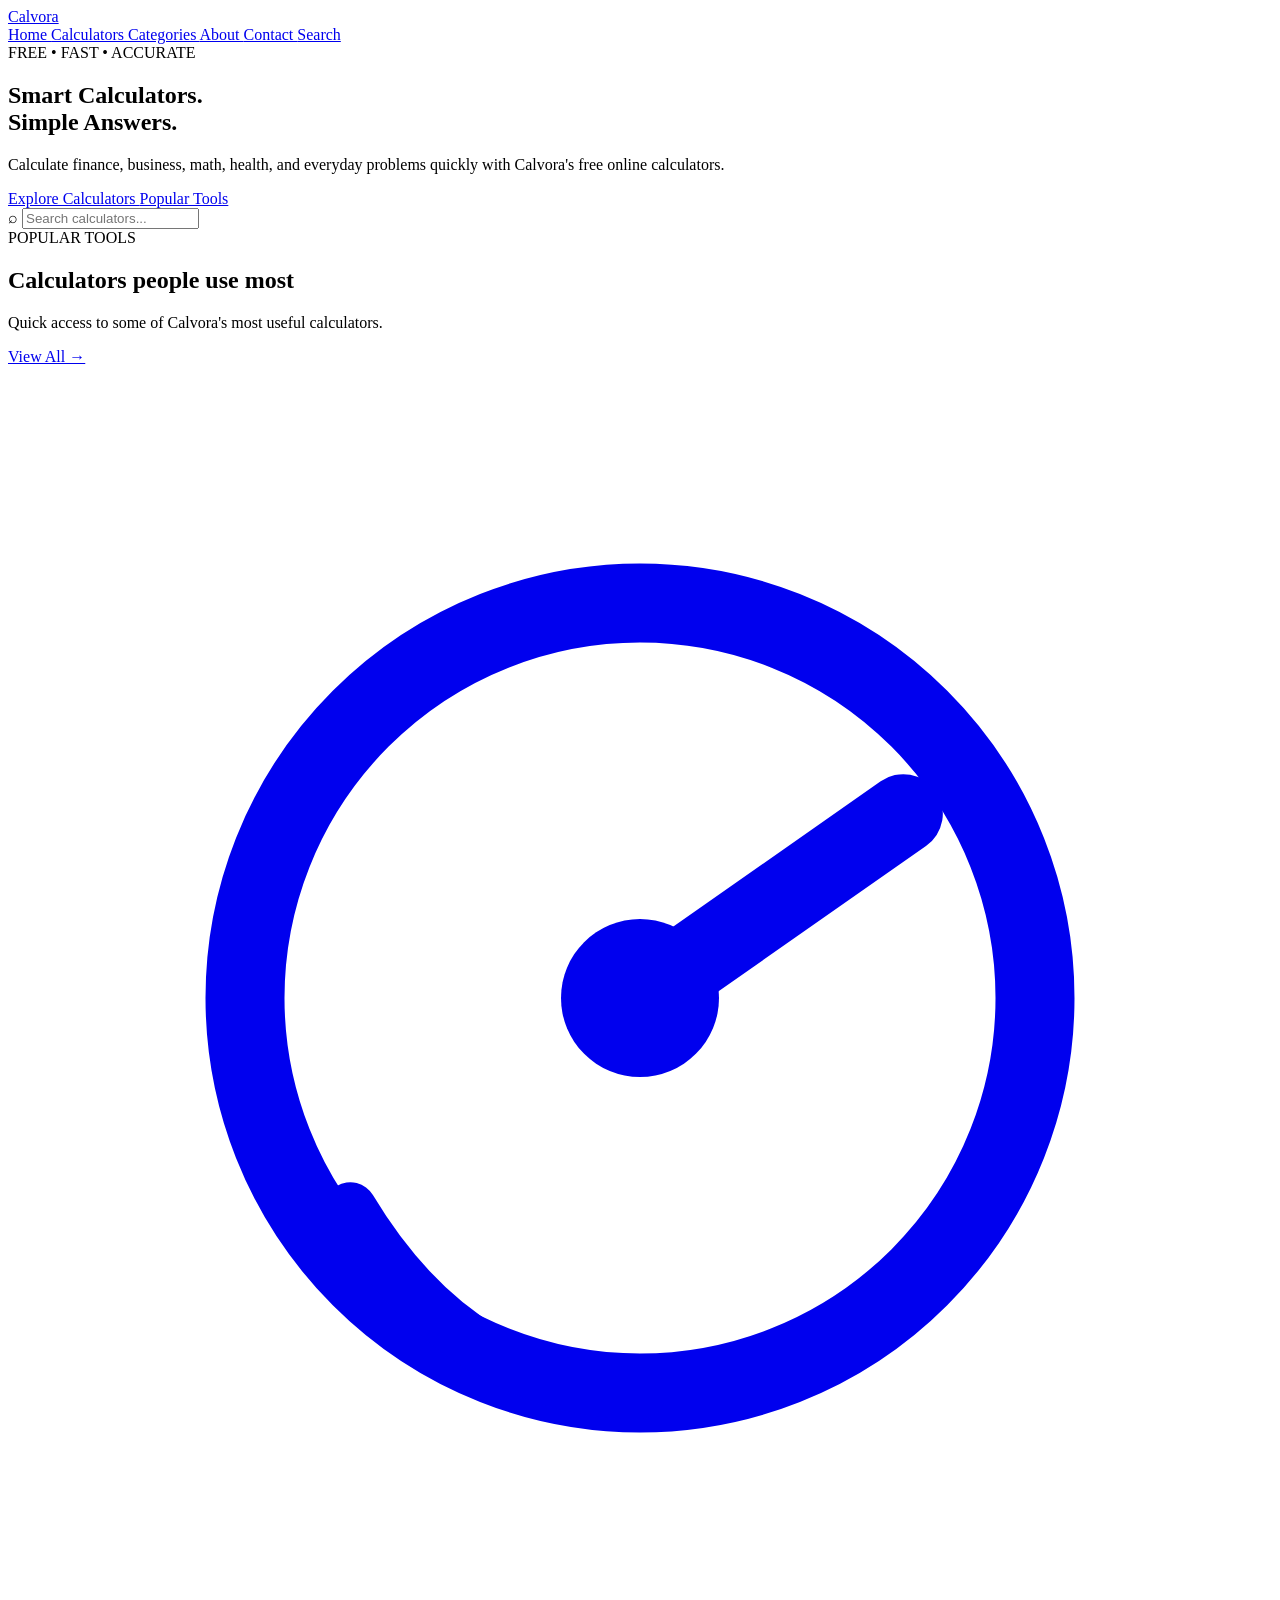
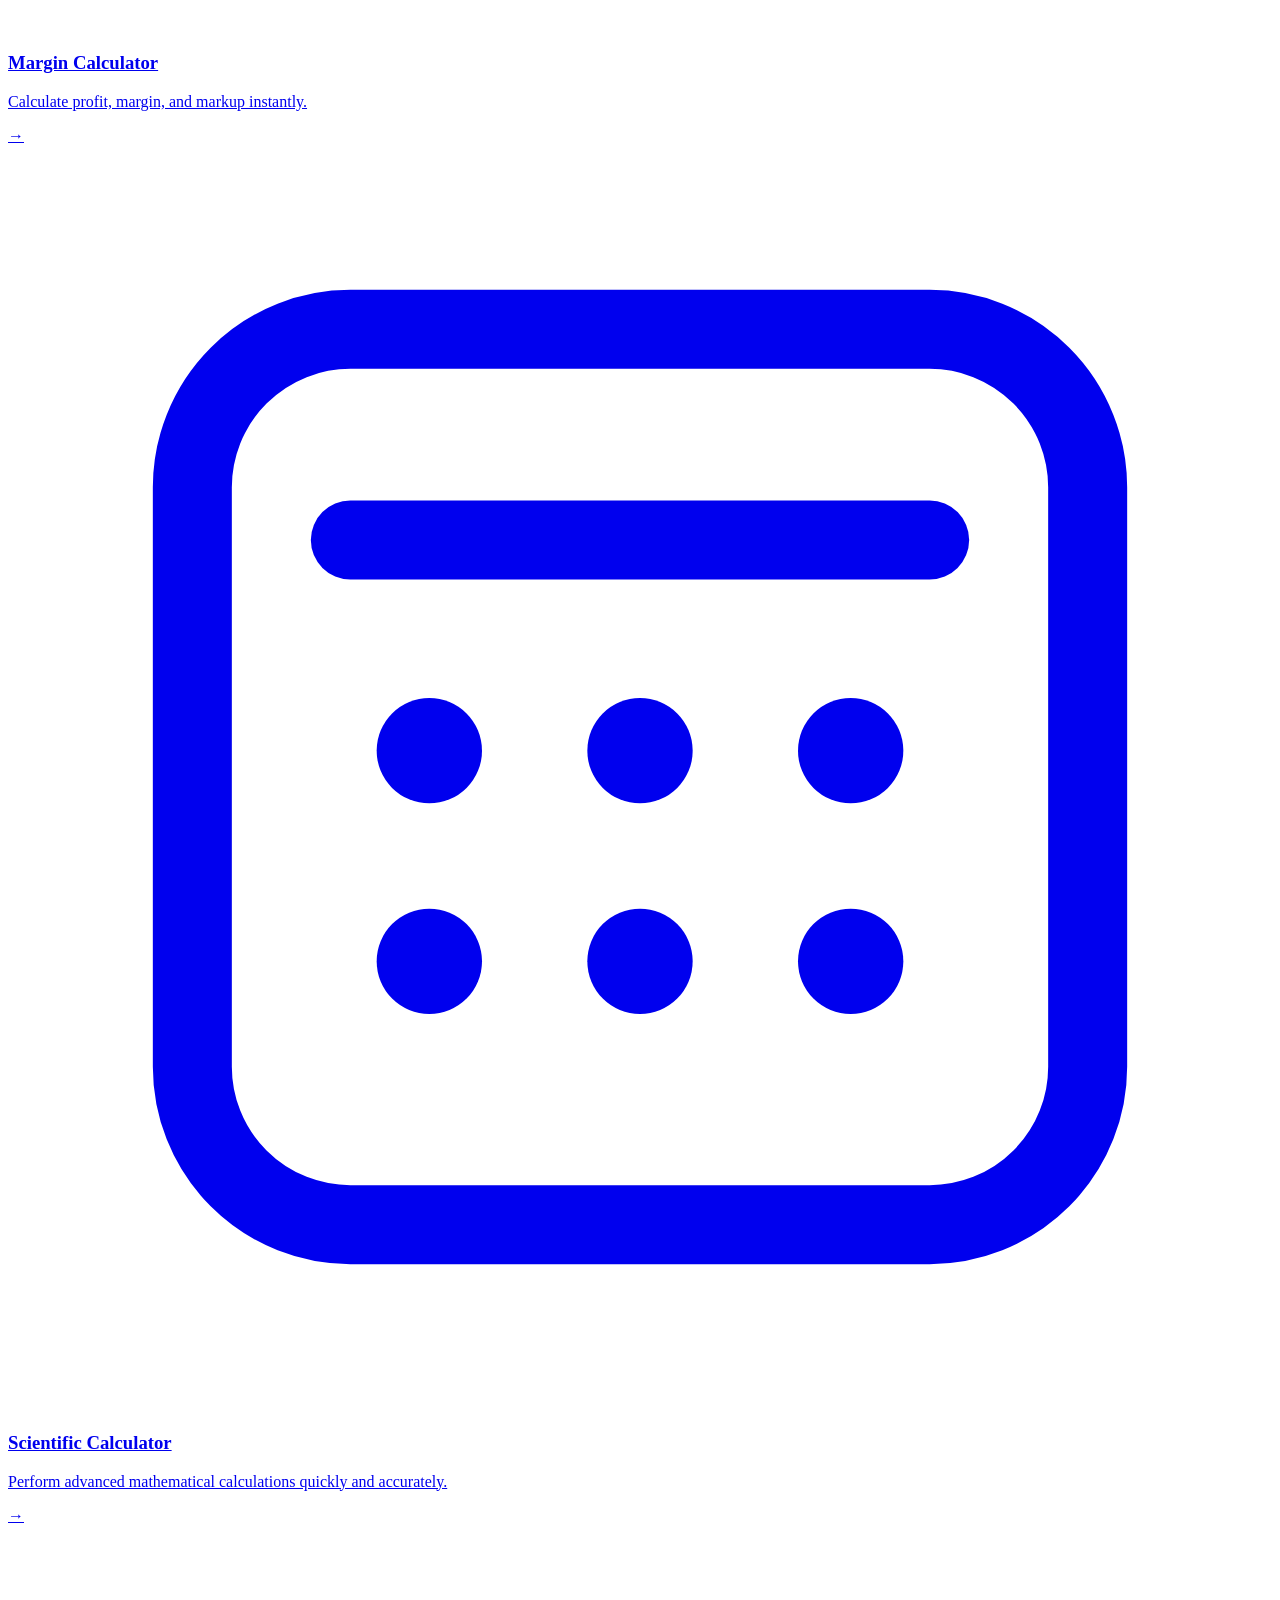
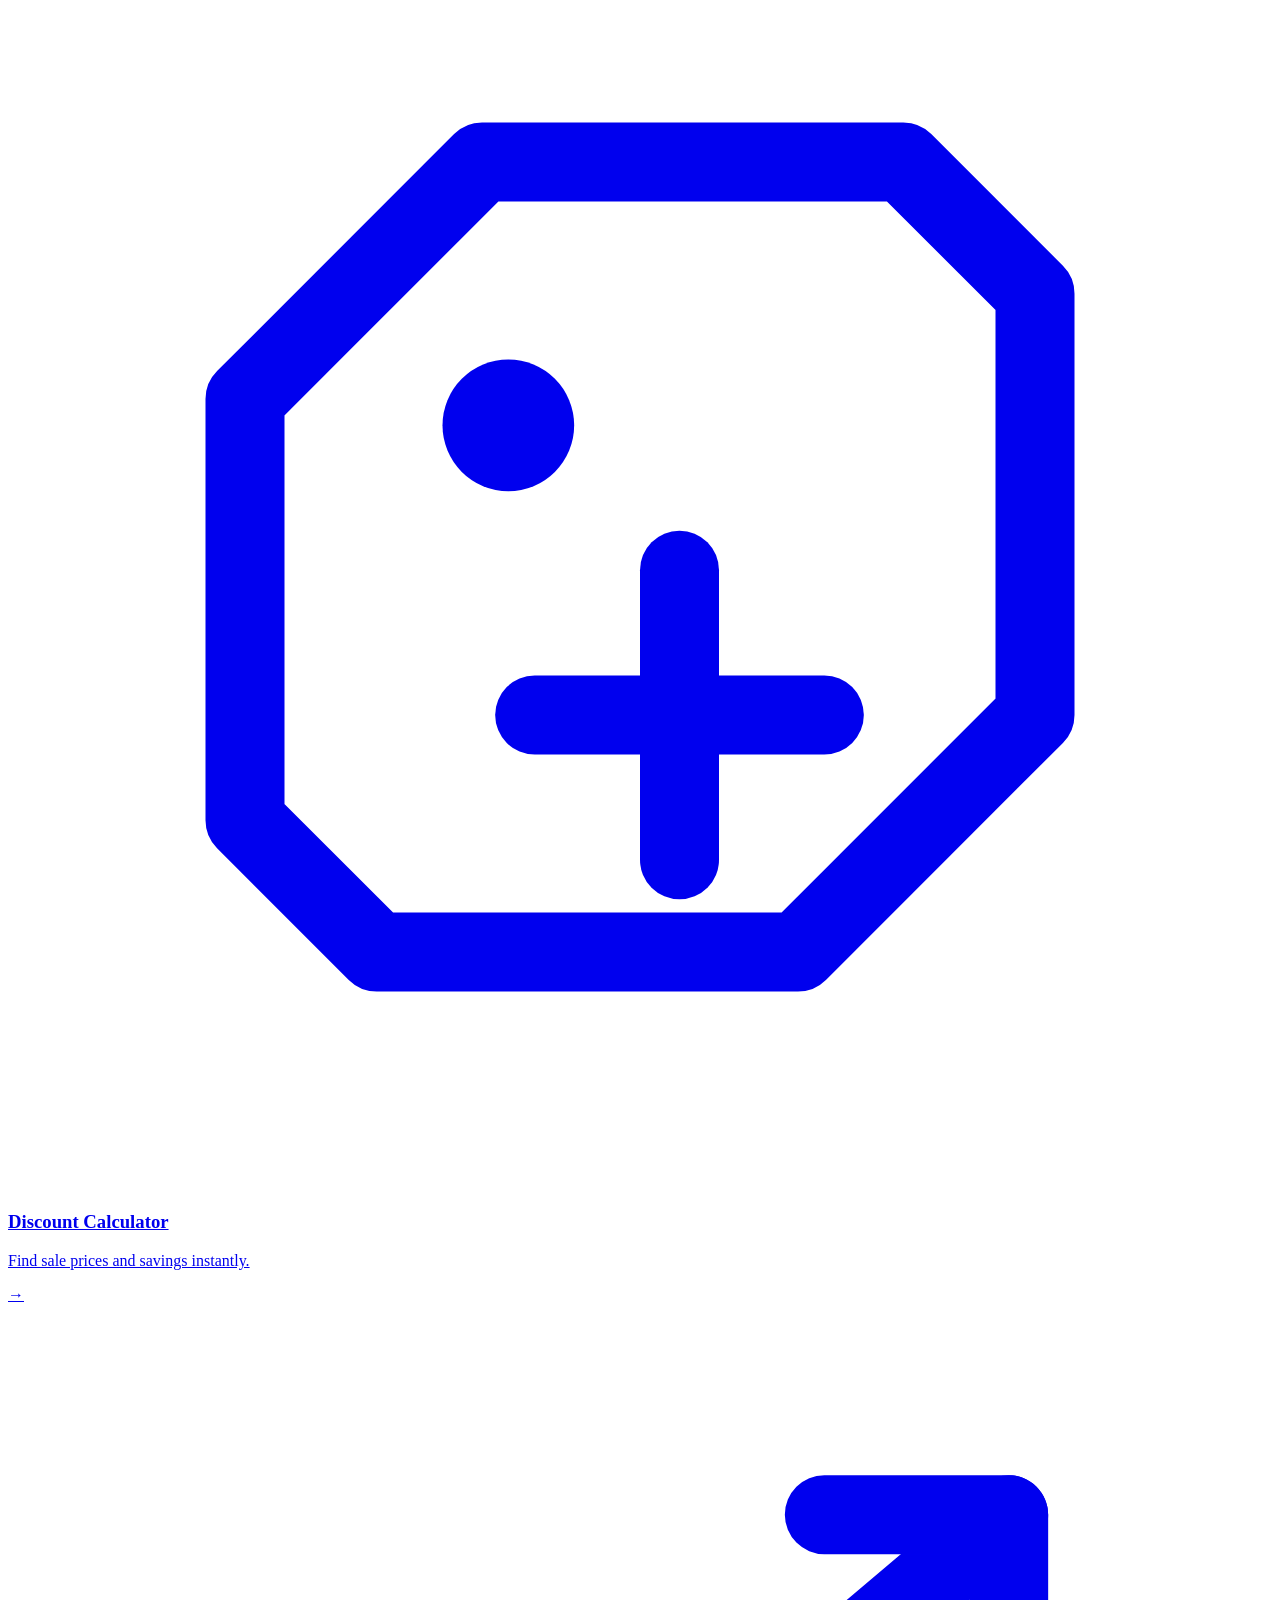
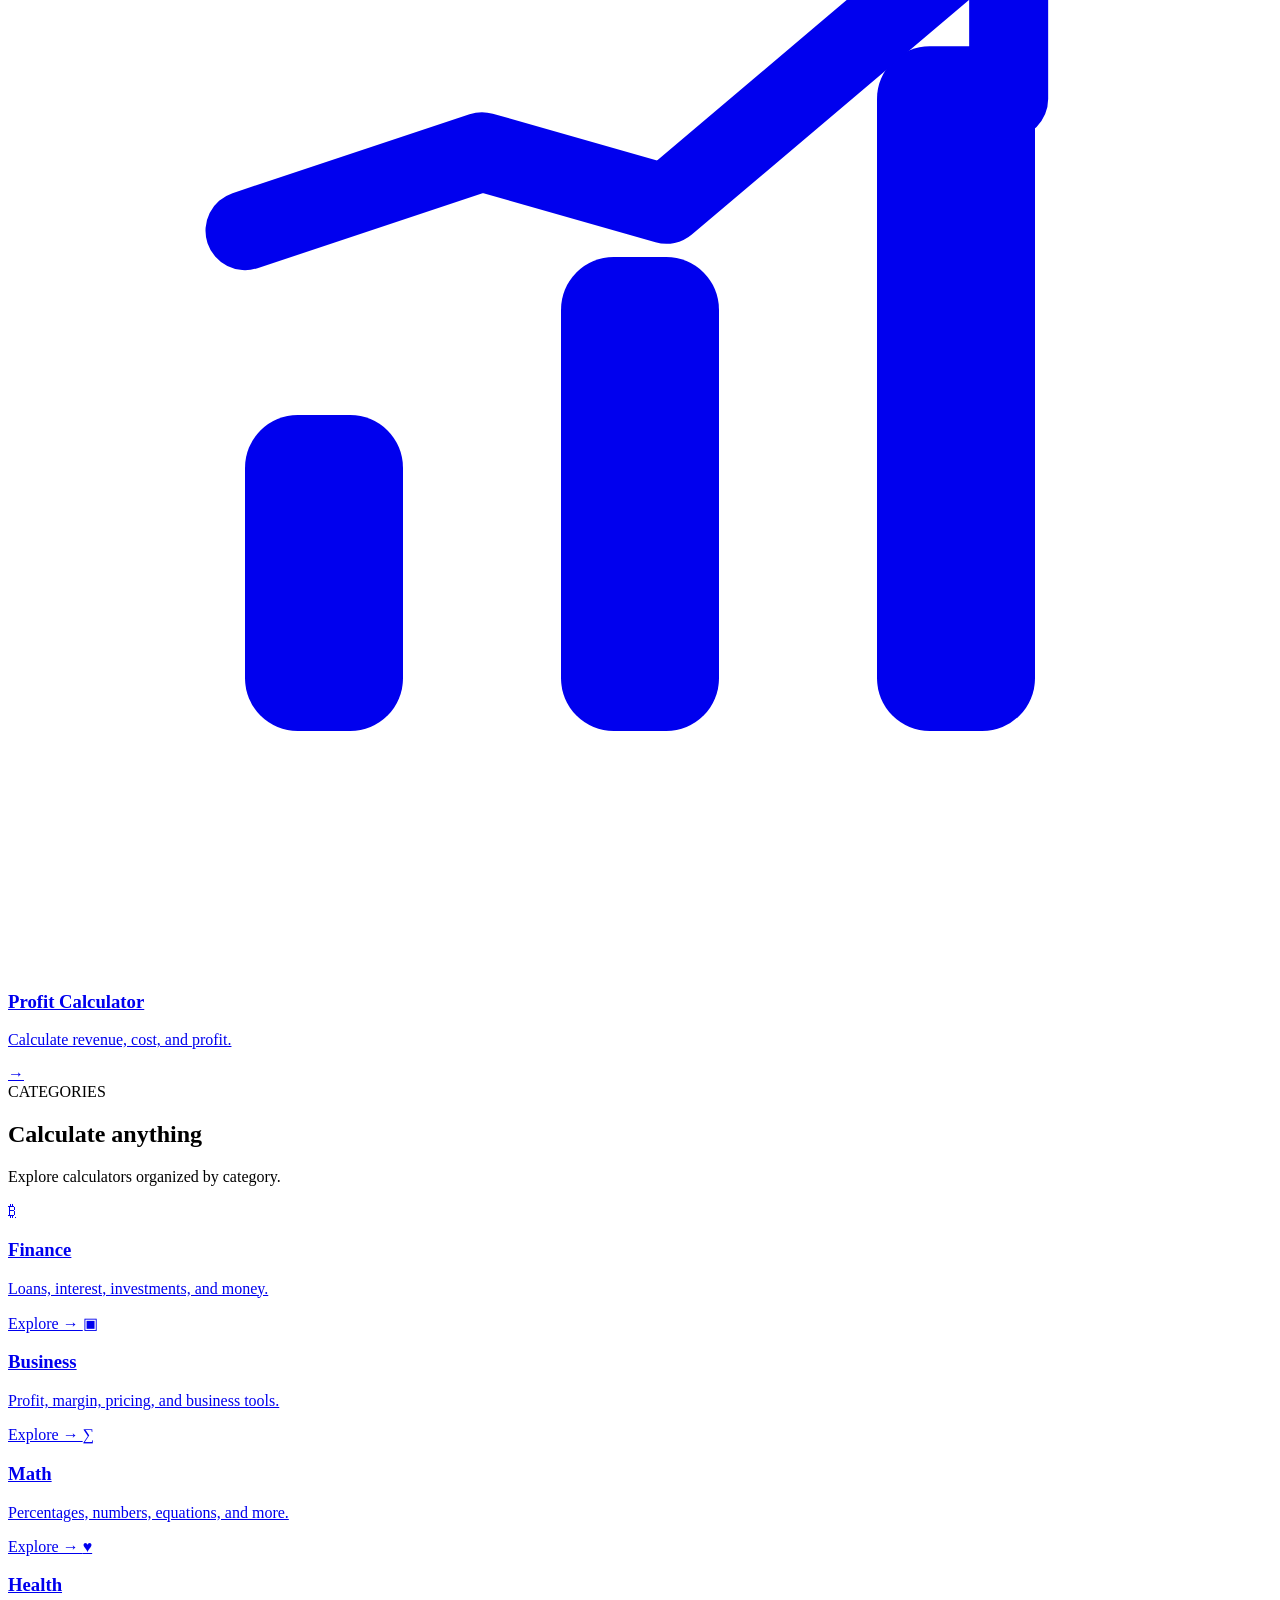
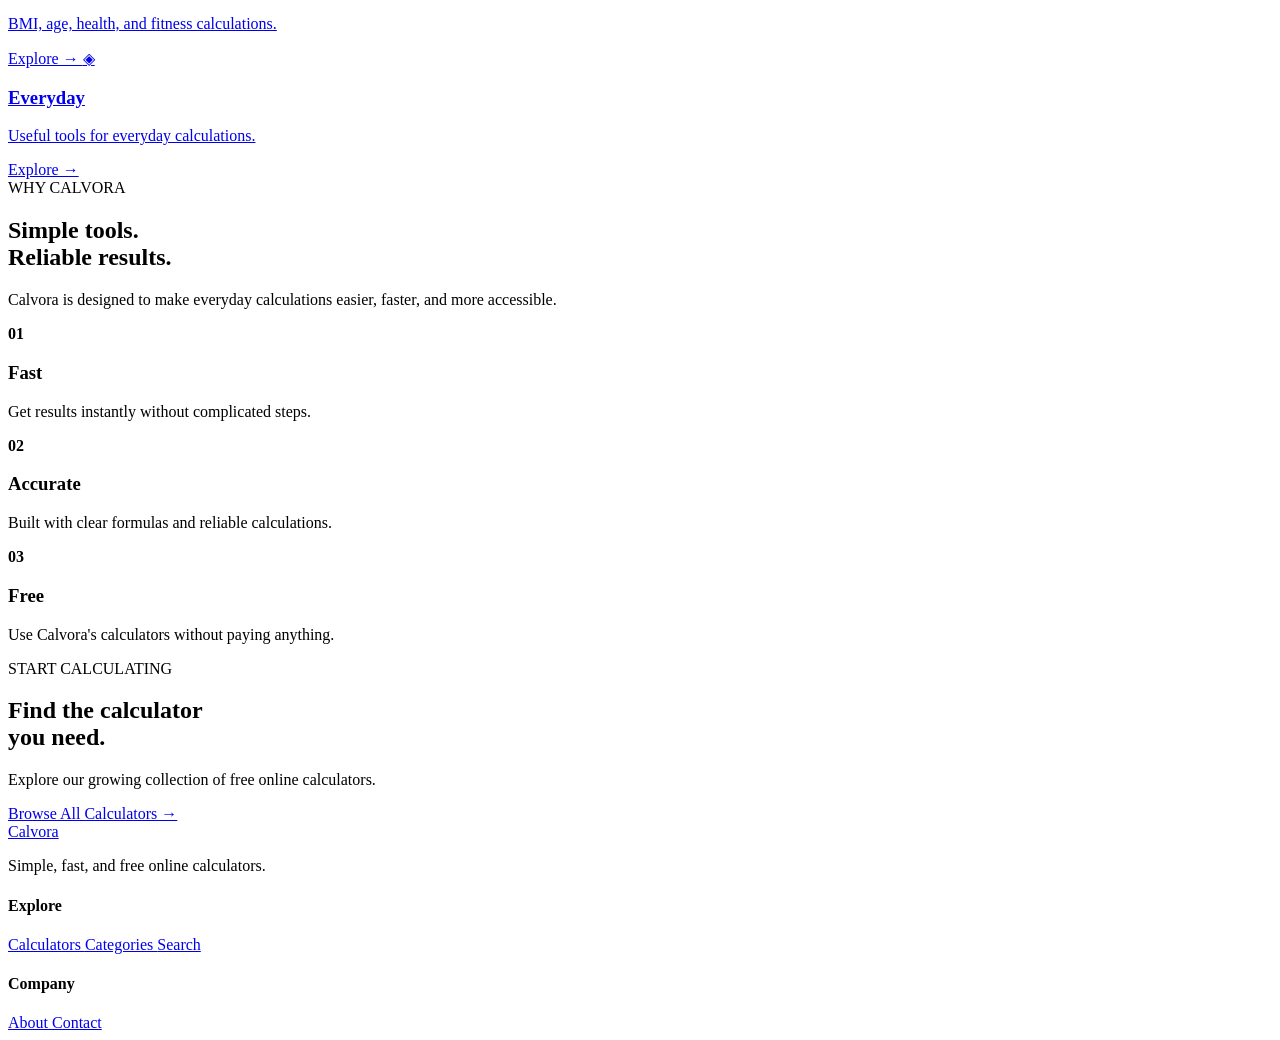
==== commit c56e2854: "Update index.html" ====
--- a/index.html
+++ b/index.html
@@ -1,46 +1,83 @@
 <!DOCTYPE html>
 <html lang="en">
 <head>
+
   <meta charset="UTF-8">
   <meta name="viewport" content="width=device-width, initial-scale=1.0">
 
   <title>Calvora – Free Online Calculators</title>
 
-  <meta name="description" content="Calvora provides fast, accurate, and free online calculators for finance, business, math, health, and everyday calculations.">
-
-  <link rel="stylesheet" href="assets/css/style.css">
+  <meta
+    name="description"
+    content="Calvora provides fast, accurate, and free online calculators for finance, business, math, health, and everyday calculations."
+  >
+
+  <meta name="robots" content="index, follow">
+
+  <meta name="author" content="Calvora">
+
+  <meta name="theme-color" content="#0f172a">
+
+  <link
+    rel="canonical"
+    href="https://calvora.net/"
+  >
+
 </head>
 
 <body>
 
+
+<!-- =====================================================
+     HEADER
+===================================================== -->
+
 <header id="site-header">
 
   <div class="logo">
-    <a href="./">Calvora</a>
-  </div>
+
+    <a href="./">
+      Calvora
+    </a>
+
+  </div>
+
 
   <nav class="main-nav">
 
-    <a href="./">Home</a>
-
-    <a href="./calculators/">Calculators</a>
-
-    <a href="./categories/">Categories</a>
-
-    <a href="./pages/about.html">About</a>
-
-    <a href="./pages/contact.html">Contact</a>
-
-    <a href="./search.html">Search</a>
+    <a href="./">
+      Home
+    </a>
+
+    <a href="./calculators/">
+      Calculators
+    </a>
+
+    <a href="./categories/">
+      Categories
+    </a>
+
+    <a href="./pages/about.html">
+      About
+    </a>
+
+    <a href="./pages/contact.html">
+      Contact
+    </a>
+
+    <a href="./search.html">
+      Search
+    </a>
 
   </nav>
 
 </header>
 
 
-<!-- =========================
+
+<!-- =====================================================
      PREMIUM HERO SECTION
-========================= -->
+===================================================== -->
 
 <section class="hero">
 
@@ -62,11 +99,17 @@
 
     <div class="hero-actions">
 
-      <a href="./calculators/" class="hero-btn">
+      <a
+        href="./calculators/"
+        class="hero-btn"
+      >
         Explore Calculators
       </a>
 
-      <a href="#popular" class="hero-secondary-btn">
+      <a
+        href="#popular"
+        class="hero-secondary-btn"
+      >
         Popular Tools
       </a>
 
@@ -77,15 +120,18 @@
 </section>
 
 
-<!-- =========================
+
+<!-- =====================================================
      CALCULATOR SEARCH
-========================= -->
+===================================================== -->
 
 <section class="calculator-search">
 
   <div class="search-box">
 
-    <span class="search-icon">⌕</span>
+    <span class="search-icon">
+      ⌕
+    </span>
 
     <input
       type="search"
@@ -99,301 +145,435 @@
 </section>
 
 
-<!-- =========================
+
+<!-- =====================================================
      POPULAR CALCULATORS
-========================= -->
-
-<section class="section" id="popular">
+===================================================== -->
+
+<section
+  class="section"
+  id="popular"
+>
 
   <div class="section-heading">
 
     <div>
-      <span class="section-label">POPULAR TOOLS</span>
-
-      <h2>Calculators people use most</h2>
+
+      <span class="section-label">
+        POPULAR TOOLS
+      </span>
+
+      <h2>
+        Calculators people use most
+      </h2>
 
       <p>
         Quick access to some of Calvora's most useful calculators.
       </p>
+
     </div>
 
-    <a href="./calculators/" class="view-all">
+
+    <a
+      href="./calculators/"
+      class="view-all"
+    >
       View All →
     </a>
 
   </div>
 
 
+
   <div class="calculator-grid">
 
 
-  <!-- MARGIN CALCULATOR -->
-
-  <a href="./calculators/margin/" class="calculator-card">
-
-    <div class="calculator-icon margin-icon" aria-hidden="true">
-
-      <svg viewBox="0 0 48 48" fill="none">
-
-        <circle
-          cx="24"
-          cy="24"
-          r="15"
-          stroke="currentColor"
-          stroke-width="3"
-        />
-
-        <path
-          d="M24 24L34 17"
-          stroke="currentColor"
-          stroke-width="3"
-          stroke-linecap="round"
-        />
-
-        <circle
-          cx="24"
-          cy="24"
-          r="3"
-          fill="currentColor"
-        />
-
-        <path
-          d="M13 32C16 37 20 39 24 39"
-          stroke="currentColor"
-          stroke-width="2"
-          stroke-linecap="round"
-        />
-
-      </svg>
+    <!-- =================================================
+         MARGIN CALCULATOR
+    ================================================== -->
+
+    <a
+      href="./calculators/margin/"
+      class="calculator-card"
+    >
+
+      <div
+        class="calculator-icon margin-icon"
+        aria-hidden="true"
+      >
+
+        <svg
+          viewBox="0 0 48 48"
+          fill="none"
+        >
+
+          <circle
+            cx="24"
+            cy="24"
+            r="15"
+            stroke="currentColor"
+            stroke-width="3"
+          />
+
+          <path
+            d="M24 24L34 17"
+            stroke="currentColor"
+            stroke-width="3"
+            stroke-linecap="round"
+          />
+
+          <circle
+            cx="24"
+            cy="24"
+            r="3"
+            fill="currentColor"
+          />
+
+          <path
+            d="M13 32C16 37 20 39 24 39"
+            stroke="currentColor"
+            stroke-width="2"
+            stroke-linecap="round"
+          />
+
+        </svg>
+
+      </div>
+
+
+      <div class="calculator-card-content">
+
+        <h3>
+          Margin Calculator
+        </h3>
+
+        <p>
+          Calculate profit, margin, and markup instantly.
+        </p>
+
+      </div>
+
+
+      <span class="card-arrow">
+        →
+      </span>
+
+    </a>
+
+
+
+    <!-- =================================================
+         SCIENTIFIC CALCULATOR
+    ================================================== -->
+
+    <a
+      href="./calculators/scientific/"
+      class="calculator-card"
+    >
+
+      <div
+        class="calculator-icon scientific-icon"
+        aria-hidden="true"
+      >
+
+        <svg
+          viewBox="0 0 48 48"
+          fill="none"
+        >
+
+          <rect
+            x="7"
+            y="7"
+            width="34"
+            height="34"
+            rx="6"
+            stroke="currentColor"
+            stroke-width="3"
+          />
+
+          <path
+            d="M13 15H35"
+            stroke="currentColor"
+            stroke-width="3"
+            stroke-linecap="round"
+          />
+
+          <circle
+            cx="16"
+            cy="23"
+            r="2"
+            fill="currentColor"
+          />
+
+          <circle
+            cx="24"
+            cy="23"
+            r="2"
+            fill="currentColor"
+          />
+
+          <circle
+            cx="32"
+            cy="23"
+            r="2"
+            fill="currentColor"
+          />
+
+          <circle
+            cx="16"
+            cy="31"
+            r="2"
+            fill="currentColor"
+          />
+
+          <circle
+            cx="24"
+            cy="31"
+            r="2"
+            fill="currentColor"
+          />
+
+          <circle
+            cx="32"
+            cy="31"
+            r="2"
+            fill="currentColor"
+          />
+
+        </svg>
+
+      </div>
+
+
+      <div class="calculator-card-content">
+
+        <h3>
+          Scientific Calculator
+        </h3>
+
+        <p>
+          Perform advanced mathematical calculations quickly and accurately.
+        </p>
+
+      </div>
+
+
+      <span class="card-arrow">
+        →
+      </span>
+
+    </a>
+
+
+
+    <!-- =================================================
+         DISCOUNT CALCULATOR
+    ================================================== -->
+
+    <a
+      href="./calculators/discount/"
+      class="calculator-card"
+    >
+
+      <div
+        class="calculator-icon discount-icon"
+        aria-hidden="true"
+      >
+
+        <svg
+          viewBox="0 0 48 48"
+          fill="none"
+        >
+
+          <path
+            d="M9 18L18 9H34L39 14V30L30 39H14L9 34V18Z"
+            stroke="currentColor"
+            stroke-width="3"
+            stroke-linejoin="round"
+          />
+
+          <circle
+            cx="19"
+            cy="19"
+            r="2.5"
+            fill="currentColor"
+          />
+
+          <path
+            d="M20 30H31"
+            stroke="currentColor"
+            stroke-width="3"
+            stroke-linecap="round"
+          />
+
+          <path
+            d="M25.5 24.5V35.5"
+            stroke="currentColor"
+            stroke-width="3"
+            stroke-linecap="round"
+          />
+
+        </svg>
+
+      </div>
+
+
+      <div class="calculator-card-content">
+
+        <h3>
+          Discount Calculator
+        </h3>
+
+        <p>
+          Find sale prices and savings instantly.
+        </p>
+
+      </div>
+
+
+      <span class="card-arrow">
+        →
+      </span>
+
+    </a>
+
+
+
+    <!-- =================================================
+         PROFIT CALCULATOR
+    ================================================== -->
+
+    <a
+      href="./calculators/profit/"
+      class="calculator-card"
+    >
+
+      <div
+        class="calculator-icon profit-icon"
+        aria-hidden="true"
+      >
+
+        <svg
+          viewBox="0 0 48 48"
+          fill="none"
+        >
+
+          <rect
+            x="9"
+            y="27"
+            width="6"
+            height="12"
+            rx="2"
+            fill="currentColor"
+          />
+
+          <rect
+            x="21"
+            y="21"
+            width="6"
+            height="18"
+            rx="2"
+            fill="currentColor"
+          />
+
+          <rect
+            x="33"
+            y="13"
+            width="6"
+            height="26"
+            rx="2"
+            fill="currentColor"
+          />
+
+          <path
+            d="M9 20L18 17L25 19L38 8"
+            stroke="currentColor"
+            stroke-width="3"
+            stroke-linecap="round"
+            stroke-linejoin="round"
+          />
+
+          <path
+            d="M31 8H38V15"
+            stroke="currentColor"
+            stroke-width="3"
+            stroke-linecap="round"
+            stroke-linejoin="round"
+          />
+
+        </svg>
+
+      </div>
+
+
+      <div class="calculator-card-content">
+
+        <h3>
+          Profit Calculator
+        </h3>
+
+        <p>
+          Calculate revenue, cost, and profit.
+        </p>
+
+      </div>
+
+
+      <span class="card-arrow">
+        →
+      </span>
+
+    </a>
+
+
+  </div>
+
+</section>
+
+
+
+<!-- =====================================================
+     CATEGORIES
+===================================================== -->
+
+<section class="section categories-section">
+
+  <div class="section-heading">
+
+    <div>
+
+      <span class="section-label">
+        CATEGORIES
+      </span>
+
+      <h2>
+        Calculate anything
+      </h2>
+
+      <p>
+        Explore calculators organized by category.
+      </p>
 
     </div>
 
-    <div class="calculator-card-content">
-
-      <h3>Margin Calculator</h3>
-
-      <p>
-        Calculate profit, margin, and markup instantly.
-      </p>
-
-    </div>
-
-    <span class="card-arrow">→</span>
-
-  </a>
-
-
-  <!-- PERCENTAGE CALCULATOR -->
-
-  <a href="./calculators/percentage/" class="calculator-card">
-
-    <div class="calculator-icon percentage-icon" aria-hidden="true">
-
-      <svg viewBox="0 0 48 48" fill="none">
-
-        <circle
-          cx="15"
-          cy="15"
-          r="5"
-          stroke="currentColor"
-          stroke-width="3"
-        />
-
-        <circle
-          cx="33"
-          cy="33"
-          r="5"
-          stroke="currentColor"
-          stroke-width="3"
-        />
-
-        <path
-          d="M35 13L13 35"
-          stroke="currentColor"
-          stroke-width="3"
-          stroke-linecap="round"
-        />
-
-      </svg>
-
-    </div>
-
-    <div class="calculator-card-content">
-
-      <h3>Percentage Calculator</h3>
-
-      <p>
-        Calculate percentages quickly and accurately.
-      </p>
-
-    </div>
-
-    <span class="card-arrow">→</span>
-
-  </a>
-
-
-  <!-- DISCOUNT CALCULATOR -->
-
-  <a href="./calculators/discount/" class="calculator-card">
-
-    <div class="calculator-icon discount-icon" aria-hidden="true">
-
-      <svg viewBox="0 0 48 48" fill="none">
-
-        <path
-          d="M9 18L18 9H34L39 14V30L30 39H14L9 34V18Z"
-          stroke="currentColor"
-          stroke-width="3"
-          stroke-linejoin="round"
-        />
-
-        <circle
-          cx="19"
-          cy="19"
-          r="2.5"
-          fill="currentColor"
-        />
-
-        <path
-          d="M20 30H31"
-          stroke="currentColor"
-          stroke-width="3"
-          stroke-linecap="round"
-        />
-
-        <path
-          d="M25.5 24.5V35.5"
-          stroke="currentColor"
-          stroke-width="3"
-          stroke-linecap="round"
-        />
-
-      </svg>
-
-    </div>
-
-    <div class="calculator-card-content">
-
-      <h3>Discount Calculator</h3>
-
-      <p>
-        Find sale prices and savings instantly.
-      </p>
-
-    </div>
-
-    <span class="card-arrow">→</span>
-
-  </a>
-
-
-  <!-- PROFIT CALCULATOR -->
-
-  <a href="./calculators/profit/" class="calculator-card">
-
-    <div class="calculator-icon profit-icon" aria-hidden="true">
-
-      <svg viewBox="0 0 48 48" fill="none">
-
-        <rect
-          x="9"
-          y="27"
-          width="6"
-          height="12"
-          rx="2"
-          fill="currentColor"
-        />
-
-        <rect
-          x="21"
-          y="21"
-          width="6"
-          height="18"
-          rx="2"
-          fill="currentColor"
-        />
-
-        <rect
-          x="33"
-          y="13"
-          width="6"
-          height="26"
-          rx="2"
-          fill="currentColor"
-        />
-
-        <path
-          d="M9 20L18 17L25 19L38 8"
-          stroke="currentColor"
-          stroke-width="3"
-          stroke-linecap="round"
-          stroke-linejoin="round"
-        />
-
-        <path
-          d="M31 8H38V15"
-          stroke="currentColor"
-          stroke-width="3"
-          stroke-linecap="round"
-          stroke-linejoin="round"
-        />
-
-      </svg>
-
-    </div>
-
-    <div class="calculator-card-content">
-
-      <h3>Profit Calculator</h3>
-
-      <p>
-        Calculate revenue, cost, and profit.
-      </p>
-
-    </div>
-
-    <span class="card-arrow">→</span>
-
-  </a>
-
-
-</div>
-
-</section>
-
-
-<!-- =========================
-     CATEGORIES
-========================= -->
-
-<section class="section categories-section">
-
-  <div class="section-heading">
-
-    <div>
-
-      <span class="section-label">CATEGORIES</span>
-
-      <h2>Calculate anything</h2>
-
-      <p>
-        Explore calculators organized by category.
-      </p>
-
-    </div>
-
   </div>
 
 
   <div class="category-grid">
 
 
-    <a href="./categories/finance/" class="category-card">
-
-      <span class="category-icon">₿</span>
-
-      <h3>Finance</h3>
+    <a
+      href="./categories/finance/"
+      class="category-card"
+    >
+
+      <span class="category-icon">
+        ₿
+      </span>
+
+      <h3>
+        Finance
+      </h3>
 
       <p>
         Loans, interest, investments, and money.
@@ -406,11 +586,19 @@
     </a>
 
 
-    <a href="./categories/business/" class="category-card">
-
-      <span class="category-icon">▣</span>
-
-      <h3>Business</h3>
+
+    <a
+      href="./categories/business/"
+      class="category-card"
+    >
+
+      <span class="category-icon">
+        ▣
+      </span>
+
+      <h3>
+        Business
+      </h3>
 
       <p>
         Profit, margin, pricing, and business tools.
@@ -423,11 +611,19 @@
     </a>
 
 
-    <a href="./categories/math/" class="category-card">
-
-      <span class="category-icon">∑</span>
-
-      <h3>Math</h3>
+
+    <a
+      href="./categories/math/"
+      class="category-card"
+    >
+
+      <span class="category-icon">
+        ∑
+      </span>
+
+      <h3>
+        Math
+      </h3>
 
       <p>
         Percentages, numbers, equations, and more.
@@ -440,11 +636,19 @@
     </a>
 
 
-    <a href="./categories/health/" class="category-card">
-
-      <span class="category-icon">♥</span>
-
-      <h3>Health</h3>
+
+    <a
+      href="./categories/health/"
+      class="category-card"
+    >
+
+      <span class="category-icon">
+        ♥
+      </span>
+
+      <h3>
+        Health
+      </h3>
 
       <p>
         BMI, age, health, and fitness calculations.
@@ -457,11 +661,19 @@
     </a>
 
 
-    <a href="./categories/everyday/" class="category-card">
-
-      <span class="category-icon">◈</span>
-
-      <h3>Everyday</h3>
+
+    <a
+      href="./categories/everyday/"
+      class="category-card"
+    >
+
+      <span class="category-icon">
+        ◈
+      </span>
+
+      <h3>
+        Everyday
+      </h3>
 
       <p>
         Useful tools for everyday calculations.
@@ -479,15 +691,18 @@
 </section>
 
 
-<!-- =========================
+
+<!-- =====================================================
      WHY CALVORA
-========================= -->
+===================================================== -->
 
 <section class="why-calvora">
 
   <div class="why-content">
 
-    <span class="section-label">WHY CALVORA</span>
+    <span class="section-label">
+      WHY CALVORA
+    </span>
 
     <h2>
       Simple tools.<br>
@@ -504,11 +719,16 @@
 
   <div class="features-grid">
 
+
     <div class="feature">
 
-      <strong>01</strong>
-
-      <h3>Fast</h3>
+      <strong>
+        01
+      </strong>
+
+      <h3>
+        Fast
+      </h3>
 
       <p>
         Get results instantly without complicated steps.
@@ -517,11 +737,16 @@
     </div>
 
 
+
     <div class="feature">
 
-      <strong>02</strong>
-
-      <h3>Accurate</h3>
+      <strong>
+        02
+      </strong>
+
+      <h3>
+        Accurate
+      </h3>
 
       <p>
         Built with clear formulas and reliable calculations.
@@ -530,11 +755,16 @@
     </div>
 
 
+
     <div class="feature">
 
-      <strong>03</strong>
-
-      <h3>Free</h3>
+      <strong>
+        03
+      </strong>
+
+      <h3>
+        Free
+      </h3>
 
       <p>
         Use Calvora's calculators without paying anything.
@@ -542,20 +772,24 @@
 
     </div>
 
+
   </div>
 
 </section>
 
 
-<!-- =========================
+
+<!-- =====================================================
      CTA
-========================= -->
+===================================================== -->
 
 <section class="final-cta">
 
   <div>
 
-    <span class="section-label">START CALCULATING</span>
+    <span class="section-label">
+      START CALCULATING
+    </span>
 
     <h2>
       Find the calculator<br>
@@ -566,7 +800,10 @@
       Explore our growing collection of free online calculators.
     </p>
 
-    <a href="./calculators/" class="hero-btn">
+    <a
+      href="./calculators/"
+      class="hero-btn"
+    >
       Browse All Calculators →
     </a>
 
@@ -575,15 +812,19 @@
 </section>
 
 
-<!-- =========================
+
+<!-- =====================================================
      FOOTER
-========================= -->
+===================================================== -->
 
 <footer id="site-footer">
 
   <div class="footer-brand">
 
-    <a href="./" class="footer-logo">
+    <a
+      href="./"
+      class="footer-logo"
+    >
       Calvora
     </a>
 
@@ -596,30 +837,54 @@
 
   <div class="footer-links">
 
+
     <div>
 
-      <h4>Explore</h4>
-
-      <a href="./calculators/">Calculators</a>
-      <a href="./categories/">Categories</a>
-      <a href="./search.html">Search</a>
+      <h4>
+        Explore
+      </h4>
+
+      <a href="./calculators/">
+        Calculators
+      </a>
+
+      <a href="./categories/">
+        Categories
+      </a>
+
+      <a href="./search.html">
+        Search
+      </a>
 
     </div>
 
 
     <div>
 
-      <h4>Company</h4>
-
-      <a href="./pages/about.html">About</a>
-      <a href="./pages/contact.html">Contact</a>
+      <h4>
+        Company
+      </h4>
+
+      <a href="./pages/about.html">
+        About
+      </a>
+
+      <a href="./pages/contact.html">
+        Contact
+      </a>
 
     </div>
 
+
   </div>
 
 </footer>
 
+
+
+<!-- =====================================================
+     JAVASCRIPT
+===================================================== -->
 
 <script src="assets/js/script.js"></script>
 
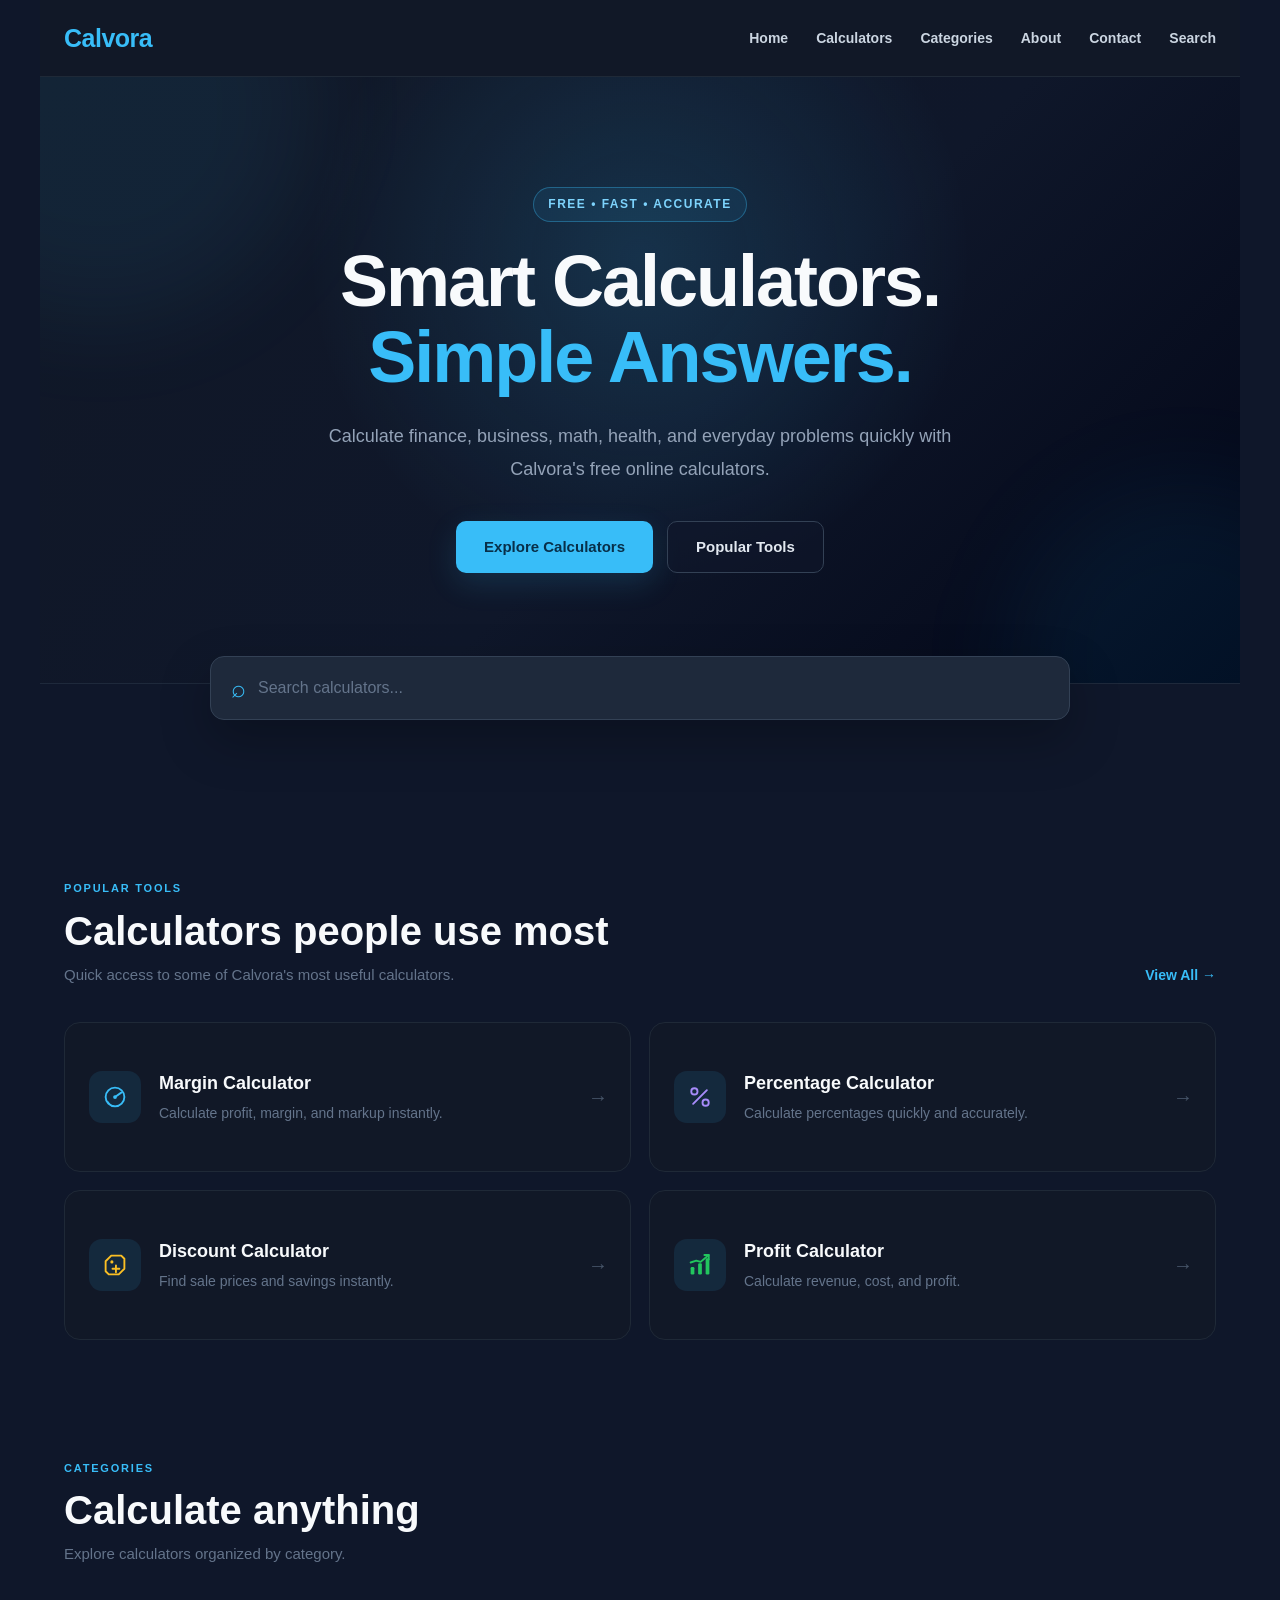
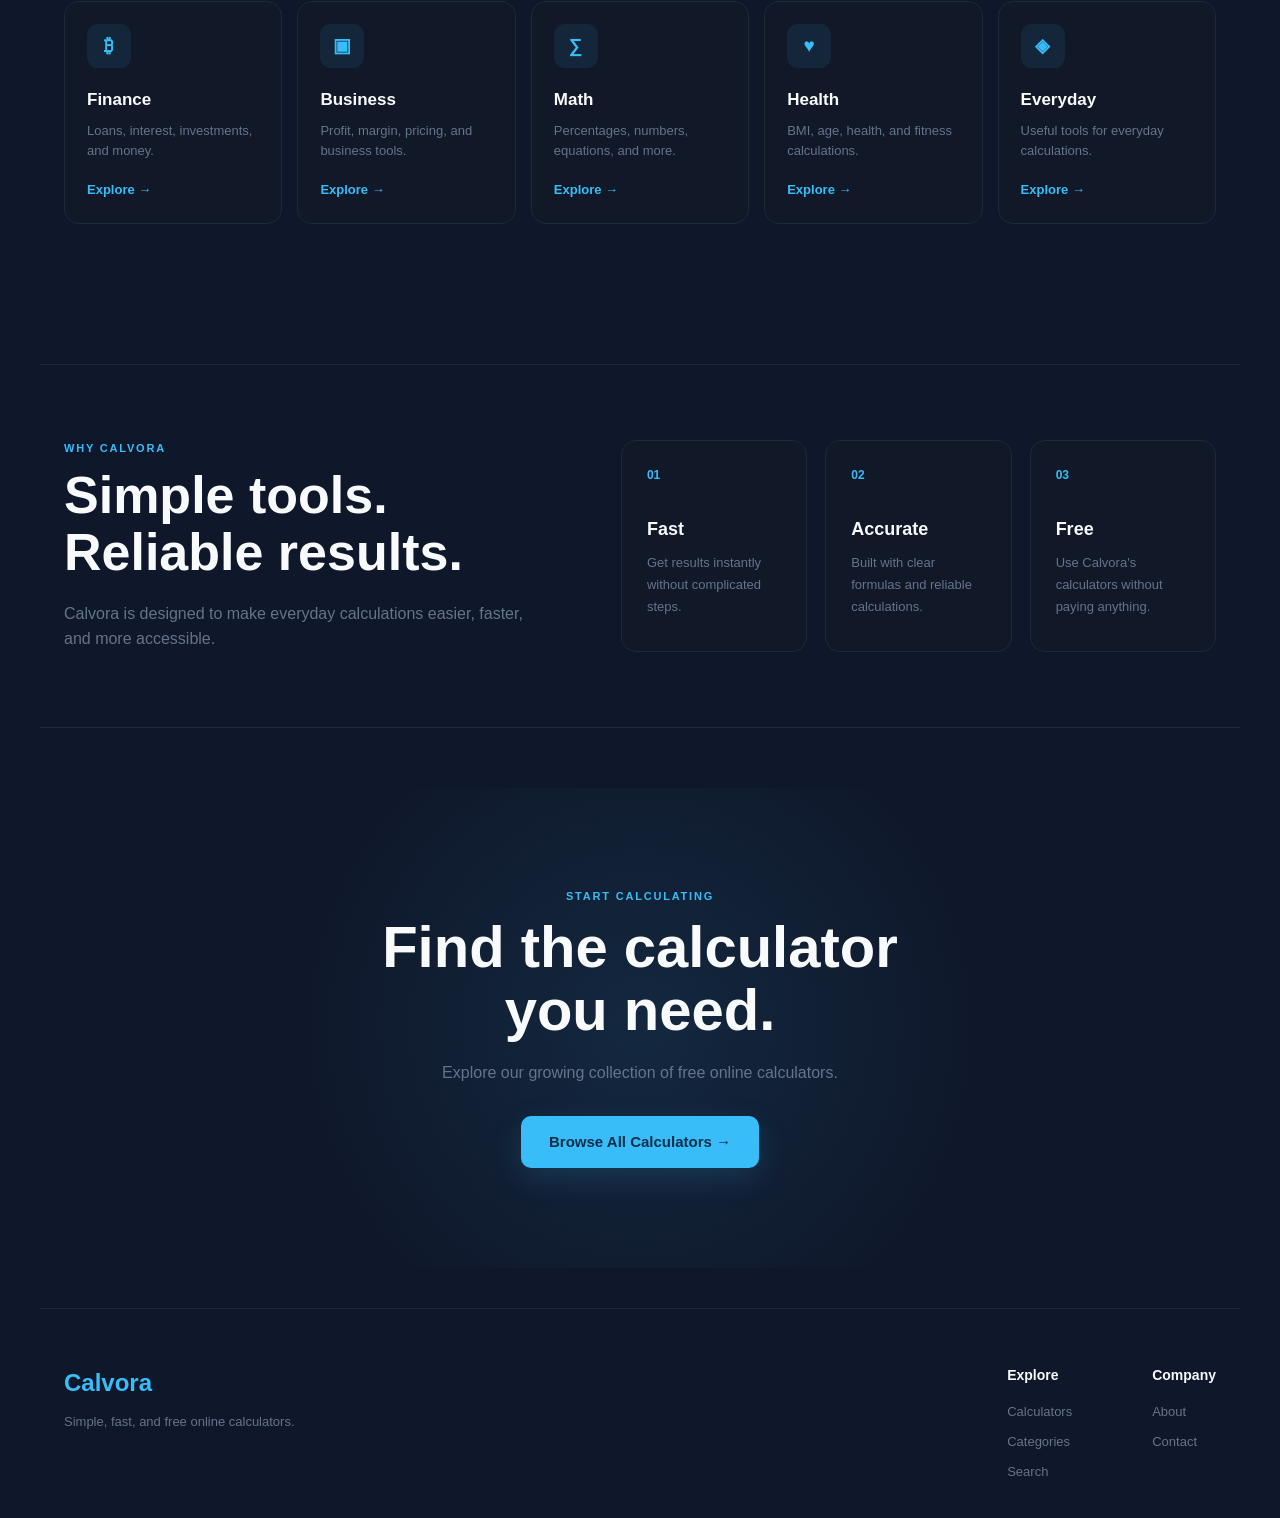
==== commit a67517a0: "Update index.html" ====
--- a/index.html
+++ b/index.html
@@ -1,83 +1,46 @@
 <!DOCTYPE html>
 <html lang="en">
 <head>
-
   <meta charset="UTF-8">
   <meta name="viewport" content="width=device-width, initial-scale=1.0">
 
   <title>Calvora – Free Online Calculators</title>
 
-  <meta
-    name="description"
-    content="Calvora provides fast, accurate, and free online calculators for finance, business, math, health, and everyday calculations."
-  >
-
-  <meta name="robots" content="index, follow">
-
-  <meta name="author" content="Calvora">
-
-  <meta name="theme-color" content="#0f172a">
-
-  <link
-    rel="canonical"
-    href="https://calvora.net/"
-  >
-
+  <meta name="description" content="Calvora provides fast, accurate, and free online calculators for finance, business, math, health, and everyday calculations.">
+
+  <link rel="stylesheet" href="assets/css/style.css">
 </head>
 
 <body>
 
-
-<!-- =====================================================
-     HEADER
-===================================================== -->
-
 <header id="site-header">
 
   <div class="logo">
-
-    <a href="./">
-      Calvora
-    </a>
-
-  </div>
-
+    <a href="./">Calvora</a>
+  </div>
 
   <nav class="main-nav">
 
-    <a href="./">
-      Home
-    </a>
-
-    <a href="./calculators/">
-      Calculators
-    </a>
-
-    <a href="./categories/">
-      Categories
-    </a>
-
-    <a href="./pages/about.html">
-      About
-    </a>
-
-    <a href="./pages/contact.html">
-      Contact
-    </a>
-
-    <a href="./search.html">
-      Search
-    </a>
+    <a href="./">Home</a>
+
+    <a href="./calculators/">Calculators</a>
+
+    <a href="./categories/">Categories</a>
+
+    <a href="./pages/about.html">About</a>
+
+    <a href="./pages/contact.html">Contact</a>
+
+    <a href="./search.html">Search</a>
 
   </nav>
 
 </header>
 
 
-
-<!-- =====================================================
+<!-- =========================
      PREMIUM HERO SECTION
-===================================================== -->
+========================= -->
 
 <section class="hero">
 
@@ -99,17 +62,11 @@
 
     <div class="hero-actions">
 
-      <a
-        href="./calculators/"
-        class="hero-btn"
-      >
+      <a href="./calculators/" class="hero-btn">
         Explore Calculators
       </a>
 
-      <a
-        href="#popular"
-        class="hero-secondary-btn"
-      >
+      <a href="#popular" class="hero-secondary-btn">
         Popular Tools
       </a>
 
@@ -120,18 +77,15 @@
 </section>
 
 
-
-<!-- =====================================================
+<!-- =========================
      CALCULATOR SEARCH
-===================================================== -->
+========================= -->
 
 <section class="calculator-search">
 
   <div class="search-box">
 
-    <span class="search-icon">
-      ⌕
-    </span>
+    <span class="search-icon">⌕</span>
 
     <input
       type="search"
@@ -145,396 +99,273 @@
 </section>
 
 
-
-<!-- =====================================================
+<!-- =========================
      POPULAR CALCULATORS
-===================================================== -->
-
-<section
-  class="section"
-  id="popular"
->
+========================= -->
+
+<section class="section" id="popular">
 
   <div class="section-heading">
 
     <div>
-
-      <span class="section-label">
-        POPULAR TOOLS
-      </span>
-
-      <h2>
-        Calculators people use most
-      </h2>
+      <span class="section-label">POPULAR TOOLS</span>
+
+      <h2>Calculators people use most</h2>
 
       <p>
         Quick access to some of Calvora's most useful calculators.
       </p>
-
-    </div>
-
-
-    <a
-      href="./calculators/"
-      class="view-all"
-    >
+    </div>
+
+    <a href="./calculators/" class="view-all">
       View All →
     </a>
 
   </div>
 
 
-
   <div class="calculator-grid">
 
 
-    <!-- =================================================
-         MARGIN CALCULATOR
-    ================================================== -->
-
-    <a
-      href="./calculators/margin/"
-      class="calculator-card"
-    >
-
-      <div
-        class="calculator-icon margin-icon"
-        aria-hidden="true"
-      >
-
-        <svg
-          viewBox="0 0 48 48"
-          fill="none"
-        >
-
-          <circle
-            cx="24"
-            cy="24"
-            r="15"
-            stroke="currentColor"
-            stroke-width="3"
-          />
-
-          <path
-            d="M24 24L34 17"
-            stroke="currentColor"
-            stroke-width="3"
-            stroke-linecap="round"
-          />
-
-          <circle
-            cx="24"
-            cy="24"
-            r="3"
-            fill="currentColor"
-          />
-
-          <path
-            d="M13 32C16 37 20 39 24 39"
-            stroke="currentColor"
-            stroke-width="2"
-            stroke-linecap="round"
-          />
-
-        </svg>
-
-      </div>
-
-
-      <div class="calculator-card-content">
-
-        <h3>
-          Margin Calculator
-        </h3>
-
-        <p>
-          Calculate profit, margin, and markup instantly.
-        </p>
-
-      </div>
-
-
-      <span class="card-arrow">
-        →
-      </span>
-
-    </a>
-
-
-
-    <!-- =================================================
-         SCIENTIFIC CALCULATOR
-    ================================================== -->
-
-    <a
-      href="./calculators/scientific/"
-      class="calculator-card"
-    >
-
-      <div
-        class="calculator-icon scientific-icon"
-        aria-hidden="true"
-      >
-
-        <svg
-          viewBox="0 0 48 48"
-          fill="none"
-        >
-
-          <rect
-            x="7"
-            y="7"
-            width="34"
-            height="34"
-            rx="6"
-            stroke="currentColor"
-            stroke-width="3"
-          />
-
-          <path
-            d="M13 15H35"
-            stroke="currentColor"
-            stroke-width="3"
-            stroke-linecap="round"
-          />
-
-          <circle
-            cx="16"
-            cy="23"
-            r="2"
-            fill="currentColor"
-          />
-
-          <circle
-            cx="24"
-            cy="23"
-            r="2"
-            fill="currentColor"
-          />
-
-          <circle
-            cx="32"
-            cy="23"
-            r="2"
-            fill="currentColor"
-          />
-
-          <circle
-            cx="16"
-            cy="31"
-            r="2"
-            fill="currentColor"
-          />
-
-          <circle
-            cx="24"
-            cy="31"
-            r="2"
-            fill="currentColor"
-          />
-
-          <circle
-            cx="32"
-            cy="31"
-            r="2"
-            fill="currentColor"
-          />
-
-        </svg>
-
-      </div>
-
-
-      <div class="calculator-card-content">
-
-        <h3>
-          Scientific Calculator
-        </h3>
-
-        <p>
-          Perform advanced mathematical calculations quickly and accurately.
-        </p>
-
-      </div>
-
-
-      <span class="card-arrow">
-        →
-      </span>
-
-    </a>
-
-
-
-    <!-- =================================================
-         DISCOUNT CALCULATOR
-    ================================================== -->
-
-    <a
-      href="./calculators/discount/"
-      class="calculator-card"
-    >
-
-      <div
-        class="calculator-icon discount-icon"
-        aria-hidden="true"
-      >
-
-        <svg
-          viewBox="0 0 48 48"
-          fill="none"
-        >
-
-          <path
-            d="M9 18L18 9H34L39 14V30L30 39H14L9 34V18Z"
-            stroke="currentColor"
-            stroke-width="3"
-            stroke-linejoin="round"
-          />
-
-          <circle
-            cx="19"
-            cy="19"
-            r="2.5"
-            fill="currentColor"
-          />
-
-          <path
-            d="M20 30H31"
-            stroke="currentColor"
-            stroke-width="3"
-            stroke-linecap="round"
-          />
-
-          <path
-            d="M25.5 24.5V35.5"
-            stroke="currentColor"
-            stroke-width="3"
-            stroke-linecap="round"
-          />
-
-        </svg>
-
-      </div>
-
-
-      <div class="calculator-card-content">
-
-        <h3>
-          Discount Calculator
-        </h3>
-
-        <p>
-          Find sale prices and savings instantly.
-        </p>
-
-      </div>
-
-
-      <span class="card-arrow">
-        →
-      </span>
-
-    </a>
-
-
-
-    <!-- =================================================
-         PROFIT CALCULATOR
-    ================================================== -->
-
-    <a
-      href="./calculators/profit/"
-      class="calculator-card"
-    >
-
-      <div
-        class="calculator-icon profit-icon"
-        aria-hidden="true"
-      >
-
-        <svg
-          viewBox="0 0 48 48"
-          fill="none"
-        >
-
-          <rect
-            x="9"
-            y="27"
-            width="6"
-            height="12"
-            rx="2"
-            fill="currentColor"
-          />
-
-          <rect
-            x="21"
-            y="21"
-            width="6"
-            height="18"
-            rx="2"
-            fill="currentColor"
-          />
-
-          <rect
-            x="33"
-            y="13"
-            width="6"
-            height="26"
-            rx="2"
-            fill="currentColor"
-          />
-
-          <path
-            d="M9 20L18 17L25 19L38 8"
-            stroke="currentColor"
-            stroke-width="3"
-            stroke-linecap="round"
-            stroke-linejoin="round"
-          />
-
-          <path
-            d="M31 8H38V15"
-            stroke="currentColor"
-            stroke-width="3"
-            stroke-linecap="round"
-            stroke-linejoin="round"
-          />
-
-        </svg>
-
-      </div>
-
-
-      <div class="calculator-card-content">
-
-        <h3>
-          Profit Calculator
-        </h3>
-
-        <p>
-          Calculate revenue, cost, and profit.
-        </p>
-
-      </div>
-
-
-      <span class="card-arrow">
-        →
-      </span>
-
-    </a>
-
-
-  </div>
+  <!-- MARGIN CALCULATOR -->
+
+  <a href="./calculators/margin/" class="calculator-card">
+
+    <div class="calculator-icon margin-icon" aria-hidden="true">
+
+      <svg viewBox="0 0 48 48" fill="none">
+
+        <circle
+          cx="24"
+          cy="24"
+          r="15"
+          stroke="currentColor"
+          stroke-width="3"
+        />
+
+        <path
+          d="M24 24L34 17"
+          stroke="currentColor"
+          stroke-width="3"
+          stroke-linecap="round"
+        />
+
+        <circle
+          cx="24"
+          cy="24"
+          r="3"
+          fill="currentColor"
+        />
+
+        <path
+          d="M13 32C16 37 20 39 24 39"
+          stroke="currentColor"
+          stroke-width="2"
+          stroke-linecap="round"
+        />
+
+      </svg>
+
+    </div>
+
+    <div class="calculator-card-content">
+
+      <h3>Margin Calculator</h3>
+
+      <p>
+        Calculate profit, margin, and markup instantly.
+      </p>
+
+    </div>
+
+    <span class="card-arrow">→</span>
+
+  </a>
+
+
+  <!-- PERCENTAGE CALCULATOR -->
+
+  <a href="./calculators/percentage/" class="calculator-card">
+
+    <div class="calculator-icon percentage-icon" aria-hidden="true">
+
+      <svg viewBox="0 0 48 48" fill="none">
+
+        <circle
+          cx="15"
+          cy="15"
+          r="5"
+          stroke="currentColor"
+          stroke-width="3"
+        />
+
+        <circle
+          cx="33"
+          cy="33"
+          r="5"
+          stroke="currentColor"
+          stroke-width="3"
+        />
+
+        <path
+          d="M35 13L13 35"
+          stroke="currentColor"
+          stroke-width="3"
+          stroke-linecap="round"
+        />
+
+      </svg>
+
+    </div>
+
+    <div class="calculator-card-content">
+
+      <h3>Percentage Calculator</h3>
+
+      <p>
+        Calculate percentages quickly and accurately.
+      </p>
+
+    </div>
+
+    <span class="card-arrow">→</span>
+
+  </a>
+
+
+  <!-- DISCOUNT CALCULATOR -->
+
+  <a href="./calculators/discount/" class="calculator-card">
+
+    <div class="calculator-icon discount-icon" aria-hidden="true">
+
+      <svg viewBox="0 0 48 48" fill="none">
+
+        <path
+          d="M9 18L18 9H34L39 14V30L30 39H14L9 34V18Z"
+          stroke="currentColor"
+          stroke-width="3"
+          stroke-linejoin="round"
+        />
+
+        <circle
+          cx="19"
+          cy="19"
+          r="2.5"
+          fill="currentColor"
+        />
+
+        <path
+          d="M20 30H31"
+          stroke="currentColor"
+          stroke-width="3"
+          stroke-linecap="round"
+        />
+
+        <path
+          d="M25.5 24.5V35.5"
+          stroke="currentColor"
+          stroke-width="3"
+          stroke-linecap="round"
+        />
+
+      </svg>
+
+    </div>
+
+    <div class="calculator-card-content">
+
+      <h3>Discount Calculator</h3>
+
+      <p>
+        Find sale prices and savings instantly.
+      </p>
+
+    </div>
+
+    <span class="card-arrow">→</span>
+
+  </a>
+
+
+  <!-- PROFIT CALCULATOR -->
+
+  <a href="./calculators/profit/" class="calculator-card">
+
+    <div class="calculator-icon profit-icon" aria-hidden="true">
+
+      <svg viewBox="0 0 48 48" fill="none">
+
+        <rect
+          x="9"
+          y="27"
+          width="6"
+          height="12"
+          rx="2"
+          fill="currentColor"
+        />
+
+        <rect
+          x="21"
+          y="21"
+          width="6"
+          height="18"
+          rx="2"
+          fill="currentColor"
+        />
+
+        <rect
+          x="33"
+          y="13"
+          width="6"
+          height="26"
+          rx="2"
+          fill="currentColor"
+        />
+
+        <path
+          d="M9 20L18 17L25 19L38 8"
+          stroke="currentColor"
+          stroke-width="3"
+          stroke-linecap="round"
+          stroke-linejoin="round"
+        />
+
+        <path
+          d="M31 8H38V15"
+          stroke="currentColor"
+          stroke-width="3"
+          stroke-linecap="round"
+          stroke-linejoin="round"
+        />
+
+      </svg>
+
+    </div>
+
+    <div class="calculator-card-content">
+
+      <h3>Profit Calculator</h3>
+
+      <p>
+        Calculate revenue, cost, and profit.
+      </p>
+
+    </div>
+
+    <span class="card-arrow">→</span>
+
+  </a>
+
+
+</div>
 
 </section>
 
 
-
-<!-- =====================================================
+<!-- =========================
      CATEGORIES
-===================================================== -->
+========================= -->
 
 <section class="section categories-section">
 
@@ -542,13 +373,9 @@
 
     <div>
 
-      <span class="section-label">
-        CATEGORIES
-      </span>
-
-      <h2>
-        Calculate anything
-      </h2>
+      <span class="section-label">CATEGORIES</span>
+
+      <h2>Calculate anything</h2>
 
       <p>
         Explore calculators organized by category.
@@ -562,18 +389,11 @@
   <div class="category-grid">
 
 
-    <a
-      href="./categories/finance/"
-      class="category-card"
-    >
-
-      <span class="category-icon">
-        ₿
-      </span>
-
-      <h3>
-        Finance
-      </h3>
+    <a href="./categories/finance/" class="category-card">
+
+      <span class="category-icon">₿</span>
+
+      <h3>Finance</h3>
 
       <p>
         Loans, interest, investments, and money.
@@ -586,19 +406,11 @@
     </a>
 
 
-
-    <a
-      href="./categories/business/"
-      class="category-card"
-    >
-
-      <span class="category-icon">
-        ▣
-      </span>
-
-      <h3>
-        Business
-      </h3>
+    <a href="./categories/business/" class="category-card">
+
+      <span class="category-icon">▣</span>
+
+      <h3>Business</h3>
 
       <p>
         Profit, margin, pricing, and business tools.
@@ -611,19 +423,11 @@
     </a>
 
 
-
-    <a
-      href="./categories/math/"
-      class="category-card"
-    >
-
-      <span class="category-icon">
-        ∑
-      </span>
-
-      <h3>
-        Math
-      </h3>
+    <a href="./categories/math/" class="category-card">
+
+      <span class="category-icon">∑</span>
+
+      <h3>Math</h3>
 
       <p>
         Percentages, numbers, equations, and more.
@@ -636,19 +440,11 @@
     </a>
 
 
-
-    <a
-      href="./categories/health/"
-      class="category-card"
-    >
-
-      <span class="category-icon">
-        ♥
-      </span>
-
-      <h3>
-        Health
-      </h3>
+    <a href="./categories/health/" class="category-card">
+
+      <span class="category-icon">♥</span>
+
+      <h3>Health</h3>
 
       <p>
         BMI, age, health, and fitness calculations.
@@ -661,19 +457,11 @@
     </a>
 
 
-
-    <a
-      href="./categories/everyday/"
-      class="category-card"
-    >
-
-      <span class="category-icon">
-        ◈
-      </span>
-
-      <h3>
-        Everyday
-      </h3>
+    <a href="./categories/everyday/" class="category-card">
+
+      <span class="category-icon">◈</span>
+
+      <h3>Everyday</h3>
 
       <p>
         Useful tools for everyday calculations.
@@ -691,18 +479,15 @@
 </section>
 
 
-
-<!-- =====================================================
+<!-- =========================
      WHY CALVORA
-===================================================== -->
+========================= -->
 
 <section class="why-calvora">
 
   <div class="why-content">
 
-    <span class="section-label">
-      WHY CALVORA
-    </span>
+    <span class="section-label">WHY CALVORA</span>
 
     <h2>
       Simple tools.<br>
@@ -719,16 +504,11 @@
 
   <div class="features-grid">
 
-
     <div class="feature">
 
-      <strong>
-        01
-      </strong>
-
-      <h3>
-        Fast
-      </h3>
+      <strong>01</strong>
+
+      <h3>Fast</h3>
 
       <p>
         Get results instantly without complicated steps.
@@ -737,16 +517,11 @@
     </div>
 
 
-
     <div class="feature">
 
-      <strong>
-        02
-      </strong>
-
-      <h3>
-        Accurate
-      </h3>
+      <strong>02</strong>
+
+      <h3>Accurate</h3>
 
       <p>
         Built with clear formulas and reliable calculations.
@@ -755,16 +530,11 @@
     </div>
 
 
-
     <div class="feature">
 
-      <strong>
-        03
-      </strong>
-
-      <h3>
-        Free
-      </h3>
+      <strong>03</strong>
+
+      <h3>Free</h3>
 
       <p>
         Use Calvora's calculators without paying anything.
@@ -772,24 +542,20 @@
 
     </div>
 
-
   </div>
 
 </section>
 
 
-
-<!-- =====================================================
+<!-- =========================
      CTA
-===================================================== -->
+========================= -->
 
 <section class="final-cta">
 
   <div>
 
-    <span class="section-label">
-      START CALCULATING
-    </span>
+    <span class="section-label">START CALCULATING</span>
 
     <h2>
       Find the calculator<br>
@@ -800,10 +566,7 @@
       Explore our growing collection of free online calculators.
     </p>
 
-    <a
-      href="./calculators/"
-      class="hero-btn"
-    >
+    <a href="./calculators/" class="hero-btn">
       Browse All Calculators →
     </a>
 
@@ -812,19 +575,15 @@
 </section>
 
 
-
-<!-- =====================================================
+<!-- =========================
      FOOTER
-===================================================== -->
+========================= -->
 
 <footer id="site-footer">
 
   <div class="footer-brand">
 
-    <a
-      href="./"
-      class="footer-logo"
-    >
+    <a href="./" class="footer-logo">
       Calvora
     </a>
 
@@ -837,54 +596,30 @@
 
   <div class="footer-links">
 
-
     <div>
 
-      <h4>
-        Explore
-      </h4>
-
-      <a href="./calculators/">
-        Calculators
-      </a>
-
-      <a href="./categories/">
-        Categories
-      </a>
-
-      <a href="./search.html">
-        Search
-      </a>
+      <h4>Explore</h4>
+
+      <a href="./calculators/">Calculators</a>
+      <a href="./categories/">Categories</a>
+      <a href="./search.html">Search</a>
 
     </div>
 
 
     <div>
 
-      <h4>
-        Company
-      </h4>
-
-      <a href="./pages/about.html">
-        About
-      </a>
-
-      <a href="./pages/contact.html">
-        Contact
-      </a>
-
-    </div>
-
+      <h4>Company</h4>
+
+      <a href="./pages/about.html">About</a>
+      <a href="./pages/contact.html">Contact</a>
+
+    </div>
 
   </div>
 
 </footer>
 
-
-
-<!-- =====================================================
-     JAVASCRIPT
-===================================================== -->
 
 <script src="assets/js/script.js"></script>
 
--- a/assets/css/style.css
+++ b/assets/css/style.css
@@ -0,0 +1,1819 @@
+/* =========================================================
+   CALVORA — PREMIUM GLOBAL STYLES
+========================================================= */
+
+* {
+  margin: 0;
+  padding: 0;
+  box-sizing: border-box;
+}
+
+html {
+  scroll-behavior: smooth;
+}
+
+body {
+  margin: 0;
+  font-family:
+    -apple-system,
+    BlinkMacSystemFont,
+    "Segoe UI",
+    Roboto,
+    Helvetica,
+    Arial,
+    sans-serif;
+  background: #0f172a;
+  color: #e2e8f0;
+  line-height: 1.6;
+}
+
+a {
+  text-decoration: none;
+  color: inherit;
+}
+
+
+/* =========================================================
+   HEADER
+========================================================= */
+
+#site-header {
+  width: 100%;
+  max-width: 1200px;
+  margin: 0 auto;
+  padding: 18px 24px;
+
+  display: flex;
+  align-items: center;
+  justify-content: space-between;
+
+  background: #111827;
+  border-bottom: 1px solid #1f2937;
+}
+
+.logo a {
+  color: #38bdf8;
+  font-size: 25px;
+  font-weight: 800;
+  letter-spacing: -0.5px;
+}
+
+.main-nav {
+  display: flex;
+  align-items: center;
+  gap: 28px;
+}
+
+.main-nav a {
+  color: #cbd5e1;
+  font-size: 14px;
+  font-weight: 600;
+  transition: color 0.25s ease;
+}
+
+.main-nav a:hover {
+  color: #38bdf8;
+}
+
+
+/* =========================================================
+   HERO
+========================================================= */
+
+.hero {
+  position: relative;
+  overflow: hidden;
+
+  max-width: 1200px;
+  min-height: 560px;
+
+  margin: 0 auto;
+  padding: 110px 30px;
+
+  display: flex;
+  align-items: center;
+  justify-content: center;
+
+  text-align: center;
+
+  background:
+    radial-gradient(
+      circle at 50% 30%,
+      rgba(56, 189, 248, 0.16),
+      transparent 45%
+    ),
+    linear-gradient(
+      135deg,
+      #111827 0%,
+      #0f172a 55%,
+      #020617 100%
+    );
+
+  border-bottom: 1px solid #1e293b;
+}
+
+.hero::before {
+  content: "";
+  position: absolute;
+
+  width: 420px;
+  height: 420px;
+
+  top: -180px;
+  left: -150px;
+
+  border-radius: 50%;
+
+  background: rgba(56, 189, 248, 0.07);
+
+  filter: blur(50px);
+
+  pointer-events: none;
+}
+
+.hero::after {
+  content: "";
+  position: absolute;
+
+  width: 350px;
+  height: 350px;
+
+  right: -120px;
+  bottom: -150px;
+
+  border-radius: 50%;
+
+  background: rgba(14, 165, 233, 0.07);
+
+  filter: blur(45px);
+
+  pointer-events: none;
+}
+
+.hero-content {
+  position: relative;
+  z-index: 2;
+
+  max-width: 850px;
+}
+
+.hero-badge {
+  display: inline-block;
+
+  margin-bottom: 22px;
+  padding: 7px 14px;
+
+  border: 1px solid rgba(56, 189, 248, 0.35);
+  border-radius: 999px;
+
+  background: rgba(56, 189, 248, 0.08);
+
+  color: #7dd3fc;
+
+  font-size: 12px;
+  font-weight: 700;
+  letter-spacing: 1.5px;
+}
+
+.hero-content h1 {
+  margin-bottom: 25px;
+
+  color: #f8fafc;
+
+  font-size: clamp(42px, 7vw, 72px);
+  line-height: 1.05;
+  font-weight: 800;
+
+  letter-spacing: -2px;
+}
+
+.hero-content h1 span {
+  color: #38bdf8;
+}
+
+.hero-content p {
+  max-width: 700px;
+
+  margin: 0 auto 36px;
+
+  color: #94a3b8;
+
+  font-size: 18px;
+  line-height: 1.8;
+}
+
+.hero-actions {
+  display: flex;
+  align-items: center;
+  justify-content: center;
+
+  gap: 14px;
+  flex-wrap: wrap;
+}
+
+.hero-btn,
+.hero-secondary-btn {
+  display: inline-flex;
+  align-items: center;
+  justify-content: center;
+
+  min-height: 52px;
+
+  padding: 0 28px;
+
+  border-radius: 10px;
+
+  font-size: 15px;
+  font-weight: 700;
+
+  transition:
+    transform 0.25s ease,
+    background 0.25s ease,
+    border-color 0.25s ease;
+}
+
+.hero-btn {
+  background: #38bdf8;
+  color: #082f49;
+
+  box-shadow:
+    0 10px 30px rgba(56, 189, 248, 0.15);
+}
+
+.hero-btn:hover {
+  background: #7dd3fc;
+  transform: translateY(-3px);
+}
+
+.hero-secondary-btn {
+  border: 1px solid #334155;
+  background: rgba(15, 23, 42, 0.6);
+  color: #e2e8f0;
+}
+
+.hero-secondary-btn:hover {
+  border-color: #38bdf8;
+  color: #38bdf8;
+  transform: translateY(-3px);
+}
+
+
+/* =========================================================
+   CALCULATOR SEARCH
+========================================================= */
+
+.calculator-search {
+  max-width: 900px;
+  margin: -28px auto 80px;
+
+  padding: 0 20px;
+
+  position: relative;
+  z-index: 5;
+}
+
+.search-box {
+  display: flex;
+  align-items: center;
+
+  min-height: 64px;
+
+  padding: 0 20px;
+
+  background: #1e293b;
+
+  border: 1px solid #334155;
+  border-radius: 14px;
+
+  box-shadow:
+    0 20px 50px rgba(0, 0, 0, 0.25);
+}
+
+.search-icon {
+  margin-right: 12px;
+
+  color: #38bdf8;
+
+  font-size: 25px;
+}
+
+.search-box input {
+  width: 100%;
+
+  border: none;
+  outline: none;
+
+  background: transparent;
+
+  color: #f8fafc;
+
+  font-size: 16px;
+}
+
+.search-box input::placeholder {
+  color: #64748b;
+}
+
+
+/* =========================================================
+   GENERAL SECTIONS
+========================================================= */
+
+.section {
+  max-width: 1200px;
+
+  margin: 0 auto;
+
+  padding: 80px 24px;
+}
+
+.section-heading {
+  display: flex;
+  align-items: flex-end;
+  justify-content: space-between;
+
+  gap: 30px;
+
+  margin-bottom: 35px;
+}
+
+.section-label {
+  display: block;
+
+  margin-bottom: 9px;
+
+  color: #38bdf8;
+
+  font-size: 11px;
+  font-weight: 800;
+
+  letter-spacing: 1.8px;
+}
+
+.section-heading h2 {
+  margin-bottom: 8px;
+
+  color: #f8fafc;
+
+  font-size: clamp(28px, 4vw, 40px);
+  line-height: 1.2;
+}
+
+.section-heading p {
+  color: #64748b;
+  font-size: 15px;
+}
+
+.view-all {
+  flex-shrink: 0;
+
+  color: #38bdf8;
+
+  font-size: 14px;
+  font-weight: 700;
+}
+
+.view-all:hover {
+  color: #7dd3fc;
+}
+
+
+/* =========================================================
+   CALCULATOR CARDS
+========================================================= */
+
+.calculator-grid {
+  display: grid;
+
+  grid-template-columns: repeat(2, minmax(0, 1fr));
+
+  gap: 18px;
+}
+
+.calculator-card {
+  position: relative;
+
+  display: flex;
+  align-items: center;
+
+  min-height: 150px;
+
+  padding: 24px;
+
+  background: #111827;
+
+  border: 1px solid #1f2937;
+  border-radius: 16px;
+
+  transition:
+    transform 0.25s ease,
+    border-color 0.25s ease,
+    background 0.25s ease;
+}
+
+.calculator-card:hover {
+  transform: translateY(-5px);
+
+  border-color: rgba(56, 189, 248, 0.5);
+
+  background: #172033;
+}
+
+.calculator-icon {
+  width: 52px;
+  height: 52px;
+
+  flex-shrink: 0;
+
+  display: flex;
+  align-items: center;
+  justify-content: center;
+
+  margin-right: 18px;
+
+  border-radius: 13px;
+
+  background: rgba(56, 189, 248, 0.1);
+
+  color: #38bdf8;
+
+  font-size: 21px;
+  font-weight: 800;
+
+  transition: transform 0.3s ease;
+}
+
+.calculator-icon svg {
+  width: 30px;
+  height: 30px;
+
+  display: block;
+}
+
+.calculator-card-content {
+  padding-right: 25px;
+}
+
+.calculator-card h3 {
+  margin-bottom: 5px;
+
+  color: #f8fafc;
+
+  font-size: 18px;
+}
+
+.calculator-card p {
+  color: #64748b;
+
+  font-size: 14px;
+  line-height: 1.6;
+}
+
+.card-arrow {
+  position: absolute;
+
+  right: 22px;
+  top: 50%;
+
+  color: #475569;
+
+  font-size: 20px;
+
+  transform: translateY(-50%);
+
+  transition:
+    color 0.25s ease,
+    transform 0.25s ease;
+}
+
+.calculator-card:hover .card-arrow {
+  color: #38bdf8;
+  transform: translate(4px, -50%);
+}
+
+.calculator-card:hover .calculator-icon {
+  transform: translateY(-2px);
+}
+
+
+/* =========================================================
+   PREMIUM CALCULATOR ICON COLORS
+========================================================= */
+
+.margin-icon {
+  color: #38bdf8;
+}
+
+.percentage-icon {
+  color: #a78bfa;
+}
+
+.discount-icon {
+  color: #fbbf24;
+}
+
+.profit-icon {
+  color: #22c55e;
+}
+
+
+/* =========================================================
+   CATEGORIES
+========================================================= */
+
+.categories-section {
+  padding-top: 40px;
+}
+
+.category-grid {
+  display: grid;
+
+  grid-template-columns: repeat(5, minmax(0, 1fr));
+
+  gap: 15px;
+}
+
+.category-card {
+  min-height: 220px;
+
+  padding: 22px;
+
+  display: flex;
+  flex-direction: column;
+
+  background: #111827;
+
+  border: 1px solid #1f2937;
+  border-radius: 15px;
+
+  transition:
+    transform 0.25s ease,
+    border-color 0.25s ease;
+}
+
+.category-card:hover {
+  transform: translateY(-5px);
+
+  border-color: rgba(56, 189, 248, 0.45);
+}
+
+.category-icon {
+  width: 44px;
+  height: 44px;
+
+  display: flex;
+  align-items: center;
+  justify-content: center;
+
+  margin-bottom: 18px;
+
+  border-radius: 11px;
+
+  background: rgba(56, 189, 248, 0.09);
+
+  color: #38bdf8;
+
+  font-size: 19px;
+  font-weight: 700;
+}
+
+.category-card h3 {
+  margin-bottom: 7px;
+
+  color: #f8fafc;
+
+  font-size: 17px;
+}
+
+.category-card p {
+  color: #64748b;
+
+  font-size: 13px;
+
+  line-height: 1.6;
+}
+
+.category-link {
+  margin-top: auto;
+  padding-top: 18px;
+
+  color: #38bdf8;
+
+  font-size: 13px;
+  font-weight: 700;
+}
+
+
+/* =========================================================
+   WHY CALVORA
+========================================================= */
+
+.why-calvora {
+  max-width: 1200px;
+
+  margin: 60px auto;
+
+  padding: 75px 24px;
+
+  display: grid;
+
+  grid-template-columns: 0.9fr 1.1fr;
+
+  gap: 70px;
+
+  border-top: 1px solid #1f2937;
+  border-bottom: 1px solid #1f2937;
+}
+
+.why-content h2 {
+  margin-bottom: 20px;
+
+  color: #f8fafc;
+
+  font-size: clamp(34px, 5vw, 52px);
+
+  line-height: 1.1;
+}
+
+.why-content p {
+  max-width: 500px;
+
+  color: #64748b;
+
+  font-size: 16px;
+}
+
+.features-grid {
+  display: grid;
+
+  grid-template-columns: repeat(3, 1fr);
+
+  gap: 18px;
+}
+
+.feature {
+  padding: 25px;
+
+  background: #111827;
+
+  border: 1px solid #1f2937;
+  border-radius: 15px;
+}
+
+.feature strong {
+  display: block;
+
+  margin-bottom: 30px;
+
+  color: #38bdf8;
+
+  font-size: 12px;
+}
+
+.feature h3 {
+  margin-bottom: 8px;
+
+  color: #f8fafc;
+
+  font-size: 18px;
+}
+
+.feature p {
+  color: #64748b;
+
+  font-size: 13px;
+  line-height: 1.7;
+}
+
+
+/* =========================================================
+   FINAL CTA
+========================================================= */
+
+.final-cta {
+  max-width: 1200px;
+
+  margin: 0 auto;
+
+  padding: 100px 24px;
+
+  text-align: center;
+
+  background:
+    radial-gradient(
+      circle at center,
+      rgba(56, 189, 248, 0.1),
+      transparent 55%
+    );
+}
+
+.final-cta h2 {
+  margin-bottom: 18px;
+
+  color: #f8fafc;
+
+  font-size: clamp(36px, 6vw, 58px);
+  line-height: 1.1;
+}
+
+.final-cta p {
+  margin-bottom: 30px;
+
+  color: #64748b;
+
+  font-size: 16px;
+}
+
+
+/* =========================================================
+   FOOTER
+========================================================= */
+
+#site-footer {
+  max-width: 1200px;
+
+  margin: 40px auto 0;
+
+  padding: 55px 24px 35px;
+
+  display: flex;
+  justify-content: space-between;
+
+  gap: 50px;
+
+  border-top: 1px solid #1f2937;
+}
+
+.footer-logo {
+  display: inline-block;
+
+  margin-bottom: 10px;
+
+  color: #38bdf8;
+
+  font-size: 24px;
+  font-weight: 800;
+}
+
+.footer-brand p {
+  max-width: 280px;
+
+  color: #64748b;
+
+  font-size: 13px;
+}
+
+.footer-links {
+  display: flex;
+
+  gap: 80px;
+}
+
+.footer-links div {
+  display: flex;
+  flex-direction: column;
+
+  gap: 9px;
+}
+
+.footer-links h4 {
+  margin-bottom: 7px;
+
+  color: #f8fafc;
+
+  font-size: 14px;
+}
+
+.footer-links a {
+  color: #64748b;
+
+  font-size: 13px;
+
+  transition: color 0.2s ease;
+}
+
+.footer-links a:hover {
+  color: #38bdf8;
+}
+
+
+/* =========================================================
+   RESPONSIVE — TABLET
+========================================================= */
+
+@media (max-width: 900px) {
+
+  #site-header {
+    padding: 16px 20px;
+  }
+
+  .main-nav {
+    gap: 15px;
+  }
+
+  .main-nav a {
+    font-size: 13px;
+  }
+
+  .category-grid {
+    grid-template-columns: repeat(3, 1fr);
+  }
+
+  .why-calvora {
+    grid-template-columns: 1fr;
+
+    gap: 40px;
+  }
+
+}
+
+
+/* =========================================================
+   RESPONSIVE — MOBILE
+========================================================= */
+
+@media (max-width: 650px) {
+
+  body {
+    overflow-x: hidden;
+  }
+
+  #site-header {
+    flex-direction: column;
+
+    gap: 15px;
+
+    padding: 18px 15px;
+
+    text-align: center;
+  }
+
+  .main-nav {
+    width: 100%;
+
+    justify-content: center;
+
+    gap: 13px;
+
+    flex-wrap: wrap;
+  }
+
+  .main-nav a {
+    font-size: 12px;
+  }
+
+
+  /* Hero */
+
+  .hero {
+    min-height: 520px;
+
+    padding: 80px 20px;
+  }
+
+  .hero-content h1 {
+    font-size: 43px;
+
+    letter-spacing: -1.5px;
+  }
+
+  .hero-content p {
+    font-size: 15px;
+
+    line-height: 1.7;
+  }
+
+  .hero-actions {
+    flex-direction: column;
+
+    width: 100%;
+  }
+
+  .hero-btn,
+  .hero-secondary-btn {
+    width: 100%;
+
+    max-width: 300px;
+  }
+
+
+  /* Search */
+
+  .calculator-search {
+    margin-bottom: 50px;
+  }
+
+  .search-box {
+    min-height: 58px;
+  }
+
+
+  /* Sections */
+
+  .section {
+    padding: 55px 18px;
+  }
+
+  .section-heading {
+    flex-direction: column;
+
+    align-items: flex-start;
+
+    gap: 15px;
+  }
+
+
+  /* Calculator cards */
+
+  .calculator-grid {
+    grid-template-columns: 1fr;
+  }
+
+  .calculator-card {
+    min-height: 135px;
+
+    padding: 20px;
+  }
+
+
+  /* Categories */
+
+  .category-grid {
+    grid-template-columns: repeat(2, 1fr);
+
+    gap: 12px;
+  }
+
+  .category-card {
+    min-height: 200px;
+
+    padding: 18px;
+  }
+
+
+  /* Why */
+
+  .why-calvora {
+    margin: 30px 0;
+
+    padding: 60px 18px;
+
+    gap: 35px;
+  }
+
+  .features-grid {
+    grid-template-columns: 1fr;
+  }
+
+
+  /* CTA */
+
+  .final-cta {
+    padding: 75px 20px;
+  }
+
+
+  /* Footer */
+
+  #site-footer {
+    flex-direction: column;
+
+    padding: 45px 20px 30px;
+  }
+
+  .footer-links {
+    gap: 50px;
+  }
+
+}
+
+
+/* =========================================================
+   VERY SMALL MOBILE
+========================================================= */
+
+@media (max-width: 380px) {
+
+  .hero-content h1 {
+    font-size: 36px;
+  }
+
+  .category-grid {
+    grid-template-columns: 1fr;
+  }
+
+  .main-nav {
+    gap: 10px;
+  }
+
+}
+
+
+/* =========================================================
+   CALVORA — CALCULATORS PAGE
+========================================================= */
+
+.calculators-hero {
+  max-width: 1200px;
+  margin: 0 auto;
+  padding: 110px 20px 80px;
+  text-align: center;
+
+  background:
+    radial-gradient(
+      circle at 50% 35%,
+      rgba(56, 189, 248, 0.10),
+      transparent 42%
+    );
+}
+
+.calculators-hero-content {
+  max-width: 850px;
+  margin: 0 auto;
+}
+
+.calculators-hero h1 {
+  margin: 18px 0 22px;
+
+  font-size: 56px;
+  line-height: 1.08;
+  font-weight: 800;
+
+  color: #f8fafc;
+}
+
+.calculators-hero h1 span {
+  color: #38bdf8;
+}
+
+.calculators-hero p {
+  max-width: 680px;
+
+  margin: 0 auto;
+
+  color: #94a3b8;
+
+  font-size: 18px;
+  line-height: 1.7;
+}
+
+
+/* =========================================================
+   CALCULATORS PAGE SEARCH
+========================================================= */
+
+.calculators-search-page {
+  margin-top: -10px;
+  margin-bottom: 30px;
+}
+
+
+/* =========================================================
+   CALCULATORS PAGE
+========================================================= */
+
+.calculators-page {
+  max-width: 1200px;
+
+  margin: 0 auto;
+}
+
+
+/* =========================================================
+   CATEGORY LABEL INSIDE CALCULATOR CARDS
+========================================================= */
+
+.calculator-category {
+  display: inline-block;
+
+  margin-bottom: 8px;
+
+  color: #38bdf8;
+
+  font-size: 11px;
+  font-weight: 700;
+
+  letter-spacing: 1.2px;
+
+  text-transform: uppercase;
+}
+
+
+/* =========================================================
+   SVG CALCULATOR ICONS
+========================================================= */
+
+.calculators-page .calculator-icon {
+  flex-shrink: 0;
+}
+
+.calculators-page .calculator-icon svg {
+  width: 30px;
+  height: 30px;
+
+  display: block;
+}
+
+
+/* =========================================================
+   INDIVIDUAL ICON IDENTITIES
+========================================================= */
+
+.calculator-icon-margin {
+  color: #38bdf8;
+}
+
+.calculator-icon-percentage {
+  color: #a78bfa;
+}
+
+.calculator-icon-discount {
+  color: #fbbf24;
+}
+
+.calculator-icon-profit {
+  color: #22c55e;
+}
+
+.calculator-icon-bmi {
+  color: #f472b6;
+}
+
+.calculator-icon-age {
+  color: #60a5fa;
+}
+
+.calculator-icon-loan {
+  color: #34d399;
+}
+
+.calculator-icon-interest {
+  color: #fb923c;
+}
+
+
+/* =========================================================
+   CALCULATORS PAGE CARDS
+========================================================= */
+
+.calculators-page .calculator-card {
+  position: relative;
+
+  display: flex;
+  align-items: center;
+
+  gap: 20px;
+
+  min-height: 170px;
+
+  padding: 28px;
+
+  background: rgba(17, 24, 39, 0.78);
+
+  border: 1px solid rgba(51, 65, 85, 0.45);
+
+  border-radius: 16px;
+
+  text-decoration: none;
+
+  overflow: hidden;
+
+  transition:
+    transform 0.3s ease,
+    border-color 0.3s ease,
+    background 0.3s ease,
+    box-shadow 0.3s ease;
+}
+
+.calculators-page .calculator-card::before {
+  content: "";
+
+  position: absolute;
+
+  inset: 0;
+
+  background:
+    radial-gradient(
+      circle at 0% 50%,
+      rgba(56, 189, 248, 0.07),
+      transparent 45%
+    );
+
+  opacity: 0;
+
+  transition: opacity 0.3s ease;
+
+  pointer-events: none;
+}
+
+.calculators-page .calculator-card:hover {
+  transform: translateY(-4px);
+
+  border-color: rgba(56, 189, 248, 0.45);
+
+  background: rgba(22, 34, 54, 0.95);
+
+  box-shadow:
+    0 18px 45px rgba(0, 0, 0, 0.20);
+}
+
+.calculators-page .calculator-card:hover::before {
+  opacity: 1;
+}
+
+
+/* =========================================================
+   CALCULATORS PAGE ICON CONTAINER
+========================================================= */
+
+.calculators-page .calculator-icon {
+  position: relative;
+
+  z-index: 1;
+
+  width: 62px;
+  height: 62px;
+
+  display: flex;
+  align-items: center;
+  justify-content: center;
+
+  flex-shrink: 0;
+
+  border-radius: 15px;
+
+  background: rgba(14, 165, 233, 0.08);
+
+  border: 1px solid rgba(56, 189, 248, 0.10);
+}
+
+
+/* =========================================================
+   CALCULATORS PAGE CARD CONTENT
+========================================================= */
+
+.calculators-page .calculator-card-content {
+  position: relative;
+
+  z-index: 1;
+
+  flex: 1;
+
+  min-width: 0;
+}
+
+.calculators-page .calculator-card-content h3 {
+  margin: 0 0 7px;
+
+  color: #f8fafc;
+
+  font-size: 20px;
+  line-height: 1.3;
+  font-weight: 700;
+}
+
+.calculators-page .calculator-card-content p {
+  margin: 0;
+
+  max-width: 430px;
+
+  color: #64748b;
+
+  font-size: 14px;
+  line-height: 1.6;
+}
+
+
+/* =========================================================
+   CALCULATORS PAGE ARROW
+========================================================= */
+
+.calculators-page .card-arrow {
+  position: relative;
+
+  z-index: 1;
+
+  flex-shrink: 0;
+
+  color: #475569;
+
+  font-size: 22px;
+
+  transition:
+    color 0.3s ease,
+    transform 0.3s ease;
+}
+
+.calculators-page .calculator-card:hover .card-arrow {
+  color: #38bdf8;
+
+  transform: translateX(5px);
+}
+
+
+/* =========================================================
+   CALCULATORS PAGE — MOBILE
+========================================================= */
+
+@media (max-width: 700px) {
+
+  .calculators-hero {
+    padding: 75px 20px 60px;
+  }
+
+  .calculators-hero h1 {
+    font-size: 38px;
+
+    line-height: 1.12;
+  }
+
+  .calculators-hero p {
+    font-size: 15px;
+
+    line-height: 1.65;
+  }
+
+  .calculators-page .calculator-grid {
+    grid-template-columns: 1fr;
+  }
+
+  .calculators-page .calculator-card {
+    min-height: 145px;
+
+    padding: 20px;
+
+    gap: 15px;
+  }
+
+  .calculators-page .calculator-icon {
+    width: 54px;
+    height: 54px;
+
+    border-radius: 13px;
+  }
+
+  .calculators-page .calculator-icon svg {
+    width: 27px;
+    height: 27px;
+  }
+
+  .calculators-page .calculator-card-content h3 {
+    font-size: 17px;
+  }
+
+  .calculators-page .calculator-card-content p {
+    font-size: 13px;
+  }
+
+  .calculators-page .card-arrow {
+    font-size: 19px;
+  }
+
+}
+/* =========================================================
+   CALVORA — EXTRA COMPACT MOBILE
+   MOBILE ONLY — DESKTOP UNCHANGED
+========================================================= */
+
+@media screen and (max-width: 600px) {
+
+  /* =========================
+     GLOBAL
+  ========================= */
+
+  body {
+    font-size: 12px !important;
+  }
+
+
+  /* =========================
+     HEADER
+  ========================= */
+
+  #site-header {
+    padding: 8px 10px !important;
+    gap: 6px !important;
+  }
+
+  .logo a {
+    font-size: 17px !important;
+  }
+
+  .main-nav {
+    gap: 7px !important;
+  }
+
+  .main-nav a {
+    font-size: 9px !important;
+  }
+
+
+  /* =========================
+     HOMEPAGE HERO
+  ========================= */
+
+  .hero {
+    min-height: 300px !important;
+    padding: 38px 10px !important;
+  }
+
+  .hero-badge {
+    margin-bottom: 9px !important;
+    padding: 4px 8px !important;
+    font-size: 7px !important;
+  }
+
+  .hero-content h1 {
+    margin-bottom: 10px !important;
+    font-size: 28px !important;
+    letter-spacing: -0.8px !important;
+  }
+
+  .hero-content p {
+    margin-bottom: 16px !important;
+    font-size: 10px !important;
+    line-height: 1.45 !important;
+  }
+
+  .hero-actions {
+    gap: 6px !important;
+  }
+
+  .hero-btn,
+  .hero-secondary-btn {
+    min-height: 34px !important;
+    padding: 0 14px !important;
+    border-radius: 6px !important;
+    font-size: 9px !important;
+  }
+
+
+  /* =========================
+     SEARCH
+  ========================= */
+
+  .calculator-search {
+    margin: -13px auto 25px !important;
+    padding: 0 9px !important;
+  }
+
+  .search-box {
+    min-height: 38px !important;
+    padding: 0 9px !important;
+    border-radius: 7px !important;
+  }
+
+  .search-icon {
+    margin-right: 5px !important;
+    font-size: 14px !important;
+  }
+
+  .search-box input {
+    font-size: 10px !important;
+  }
+
+
+  /* =========================
+     SECTIONS
+  ========================= */
+
+  .section {
+    padding: 26px 9px !important;
+  }
+
+  .section-heading {
+    gap: 5px !important;
+    margin-bottom: 14px !important;
+  }
+
+  .section-label {
+    margin-bottom: 3px !important;
+    font-size: 7px !important;
+    letter-spacing: 1px !important;
+  }
+
+  .section-heading h2 {
+    margin-bottom: 3px !important;
+    font-size: 20px !important;
+  }
+
+  .section-heading p {
+    font-size: 9px !important;
+  }
+
+  .view-all {
+    font-size: 9px !important;
+  }
+
+
+  /* =========================
+     CALCULATOR CARDS
+  ========================= */
+
+  .calculator-grid {
+    gap: 7px !important;
+  }
+
+  .calculator-card,
+  .calculators-page .calculator-card {
+    min-height: 82px !important;
+    padding: 10px !important;
+    gap: 8px !important;
+    border-radius: 8px !important;
+  }
+
+  .calculator-icon,
+  .calculators-page .calculator-icon {
+    width: 34px !important;
+    height: 34px !important;
+    min-width: 34px !important;
+    border-radius: 8px !important;
+  }
+
+  .calculator-icon svg {
+    width: 17px !important;
+    height: 17px !important;
+  }
+
+  .calculator-card-content {
+    padding-right: 14px !important;
+  }
+
+  .calculator-card h3,
+  .calculators-page .calculator-card-content h3 {
+    margin-bottom: 2px !important;
+    font-size: 13px !important;
+    line-height: 1.2 !important;
+  }
+
+  .calculator-card p,
+  .calculators-page .calculator-card-content p {
+    font-size: 8px !important;
+    line-height: 1.35 !important;
+  }
+
+  .calculator-category {
+    margin-bottom: 2px !important;
+    font-size: 7px !important;
+    letter-spacing: 0.6px !important;
+  }
+
+  .card-arrow,
+  .calculators-page .card-arrow {
+    right: 8px !important;
+    font-size: 13px !important;
+  }
+
+
+  /* =========================
+     CATEGORIES
+  ========================= */
+
+  .categories-section {
+    padding-top: 14px !important;
+  }
+
+  .category-grid {
+    gap: 6px !important;
+  }
+
+  .category-card {
+    min-height: 115px !important;
+    padding: 10px !important;
+    border-radius: 8px !important;
+  }
+
+  .category-icon {
+    width: 30px !important;
+    height: 30px !important;
+    margin-bottom: 7px !important;
+    border-radius: 7px !important;
+    font-size: 13px !important;
+  }
+
+  .category-card h3 {
+    margin-bottom: 3px !important;
+    font-size: 12px !important;
+  }
+
+  .category-card p {
+    font-size: 8px !important;
+    line-height: 1.35 !important;
+  }
+
+  .category-link {
+    padding-top: 6px !important;
+    font-size: 8px !important;
+  }
+
+
+  /* =========================
+     WHY CALVORA
+  ========================= */
+
+  .why-calvora {
+    margin: 18px 0 !important;
+    padding: 28px 9px !important;
+    gap: 15px !important;
+  }
+
+  .why-content h2 {
+    margin-bottom: 8px !important;
+    font-size: 25px !important;
+  }
+
+  .why-content p {
+    font-size: 9px !important;
+    line-height: 1.4 !important;
+  }
+
+  .features-grid {
+    gap: 6px !important;
+  }
+
+  .feature {
+    padding: 10px !important;
+    border-radius: 8px !important;
+  }
+
+  .feature strong {
+    margin-bottom: 9px !important;
+    font-size: 7px !important;
+  }
+
+  .feature h3 {
+    margin-bottom: 3px !important;
+    font-size: 12px !important;
+  }
+
+  .feature p {
+    font-size: 8px !important;
+    line-height: 1.4 !important;
+  }
+
+
+  /* =========================
+     CALCULATORS PAGE
+  ========================= */
+
+  .calculators-hero {
+    padding: 40px 10px 28px !important;
+  }
+
+  .calculators-hero h1 {
+    margin: 8px 0 10px !important;
+    font-size: 27px !important;
+  }
+
+  .calculators-hero p {
+    font-size: 10px !important;
+    line-height: 1.45 !important;
+  }
+
+  .calculators-search-page {
+    margin-bottom: 14px !important;
+  }
+
+
+  /* =========================
+     FINAL CTA
+  ========================= */
+
+  .final-cta {
+    padding: 35px 10px !important;
+  }
+
+  .final-cta h2 {
+    margin-bottom: 8px !important;
+    font-size: 27px !important;
+  }
+
+  .final-cta p {
+    margin-bottom: 14px !important;
+    font-size: 9px !important;
+  }
+
+
+  /* =========================
+     FOOTER
+  ========================= */
+
+  #site-footer {
+    margin-top: 14px !important;
+    padding: 25px 10px 18px !important;
+    gap: 18px !important;
+  }
+
+  .footer-logo {
+    margin-bottom: 5px !important;
+    font-size: 17px !important;
+  }
+
+  .footer-brand p {
+    font-size: 8px !important;
+  }
+
+  .footer-links {
+    gap: 22px !important;
+  }
+
+  .footer-links div {
+    gap: 4px !important;
+  }
+
+  .footer-links h4 {
+    margin-bottom: 3px !important;
+    font-size: 9px !important;
+  }
+
+  .footer-links a {
+    font-size: 8px !important;
+  }
+
+}
+
+
+/* =========================================================
+   VERY SMALL MOBILE
+========================================================= */
+
+@media screen and (max-width: 380px) {
+
+  #site-header {
+    padding: 7px 8px !important;
+  }
+
+  .logo a {
+    font-size: 16px !important;
+  }
+
+  .main-nav {
+    gap: 6px !important;
+  }
+
+  .main-nav a {
+    font-size: 8px !important;
+  }
+
+  .hero {
+    min-height: 275px !important;
+    padding: 32px 8px !important;
+  }
+
+  .hero-content h1 {
+    font-size: 25px !important;
+  }
+
+  .section {
+    padding: 22px 8px !important;
+  }
+
+  .calculator-card,
+  .calculators-page .calculator-card {
+    min-height: 75px !important;
+    padding: 8px !important;
+    gap: 7px !important;
+  }
+
+  .calculator-icon,
+  .calculators-page .calculator-icon {
+    width: 31px !important;
+    height: 31px !important;
+    min-width: 31px !important;
+  }
+
+  .calculator-icon svg {
+    width: 15px !important;
+    height: 15px !important;
+  }
+
+  .calculator-card h3,
+  .calculators-page .calculator-card-content h3 {
+    font-size: 12px !important;
+  }
+
+  .calculator-card p,
+  .calculators-page .calculator-card-content p {
+    font-size: 7px !important;
+  }
+
+  .category-card {
+    min-height: 105px !important;
+    padding: 8px !important;
+  }
+
+  .category-icon {
+    width: 27px !important;
+    height: 27px !important;
+    margin-bottom: 5px !important;
+  }
+
+  .category-card h3 {
+    font-size: 11px !important;
+  }
+
+  .category-card p {
+    font-size: 7px !important;
+  }
+
+}
